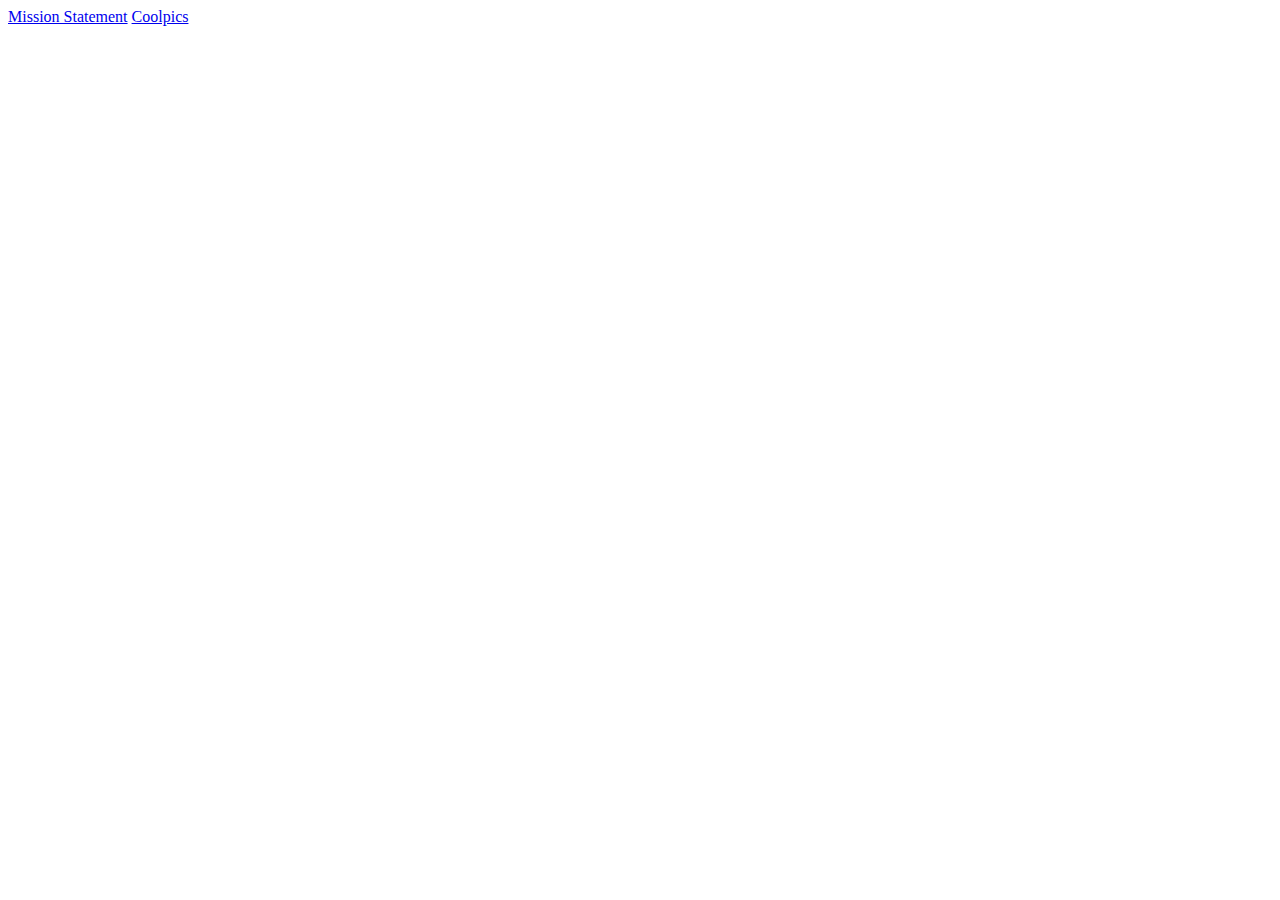
==== index.html @ 0e3eecd9 "cool pics assignment" ====
<!DOCTYPE html>
<html lang="en">
	<!-- https://cbriggs8706.github.io/wdd131/ -->
	<head>
		<meta charset="UTF-8" />
		<meta name="viewport" content="width=device-width, initial-scale=1.0" />
		<meta name="description" content="Portfolio for Cameron's WDD 131 Class" />
		<meta name="author" content="Cameron Briggs" />
		<title>Cameron Briggs: WDD 131 porfolio</title>
		<link rel="stylesheet" href="style.css" />
	</head>
	<body>
		<a href="mission/index.html">Mission Statement</a>
		<a href="coolpics/index.html">Coolpics</a>
	</body>
</html>
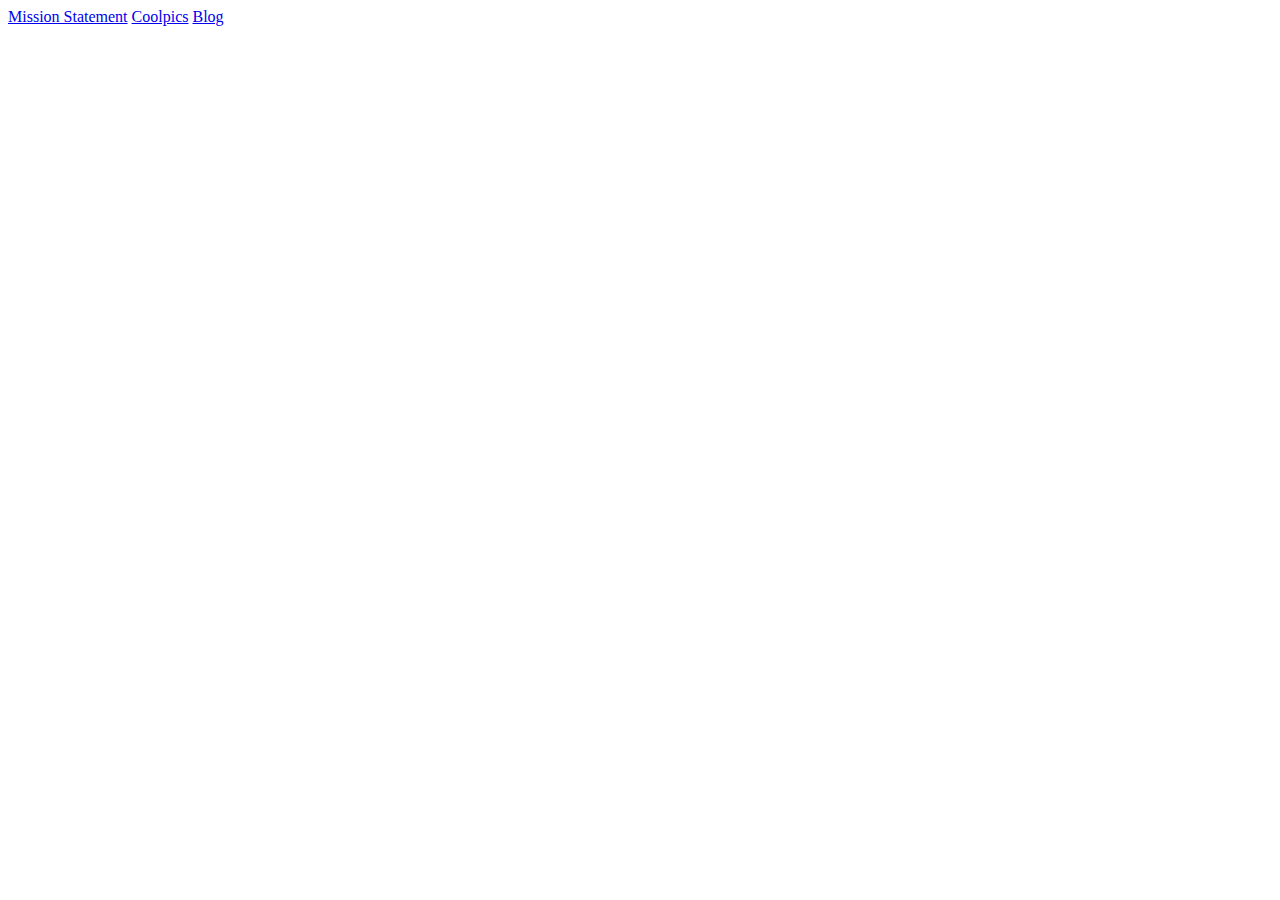
==== commit 599466f4: "blog" ====
--- a/index.html
+++ b/index.html
@@ -12,5 +12,6 @@
 	<body>
 		<a href="mission/index.html">Mission Statement</a>
 		<a href="coolpics/index.html">Coolpics</a>
+		<a href="blog/index.html">Blog</a>
 	</body>
 </html>
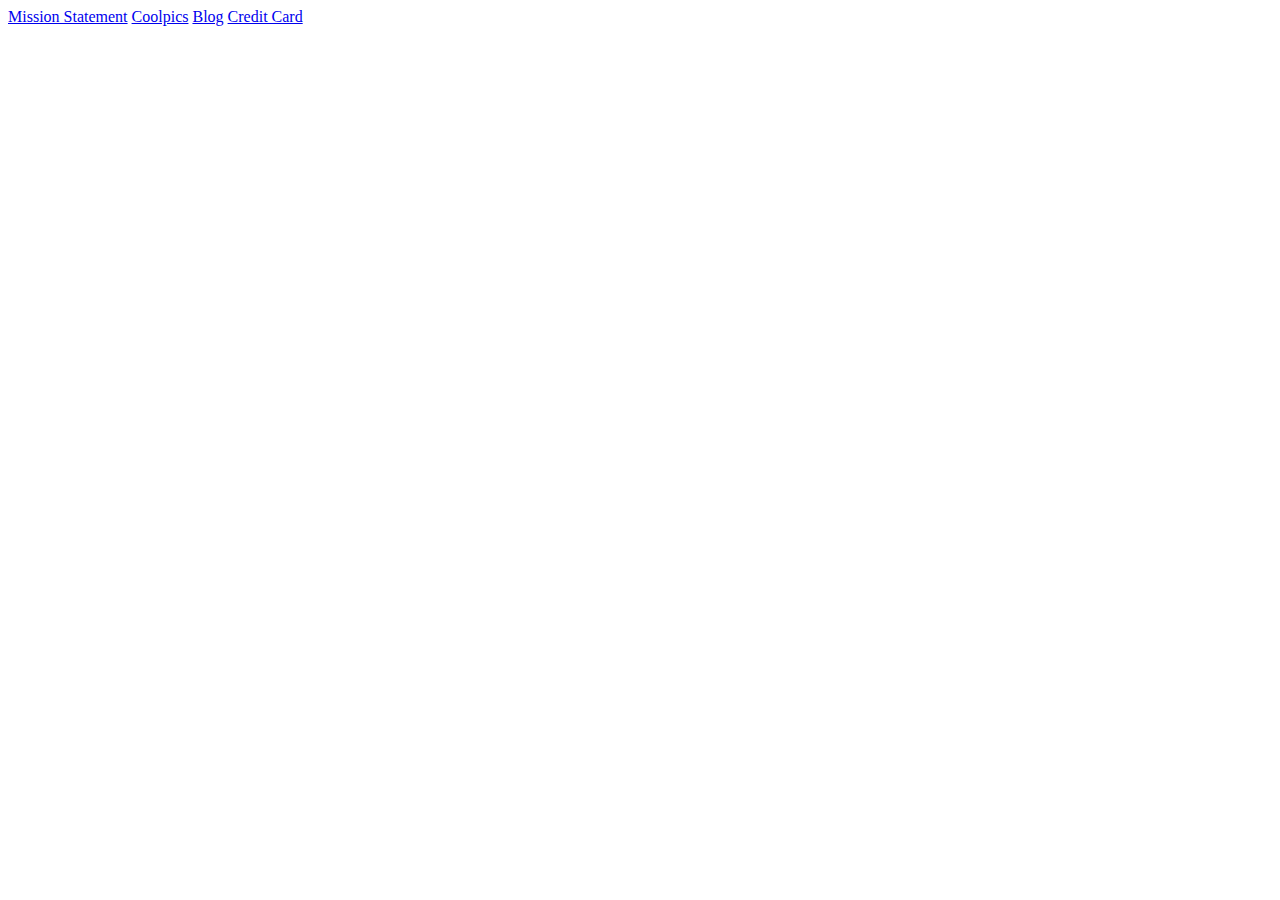
==== commit f45a8b8f: "credit card" ====
--- a/index.html
+++ b/index.html
@@ -13,5 +13,6 @@
 		<a href="mission/index.html">Mission Statement</a>
 		<a href="coolpics/index.html">Coolpics</a>
 		<a href="blog/index.html">Blog</a>
+		<a href="creditcard/index.html">Credit Card</a>
 	</body>
 </html>
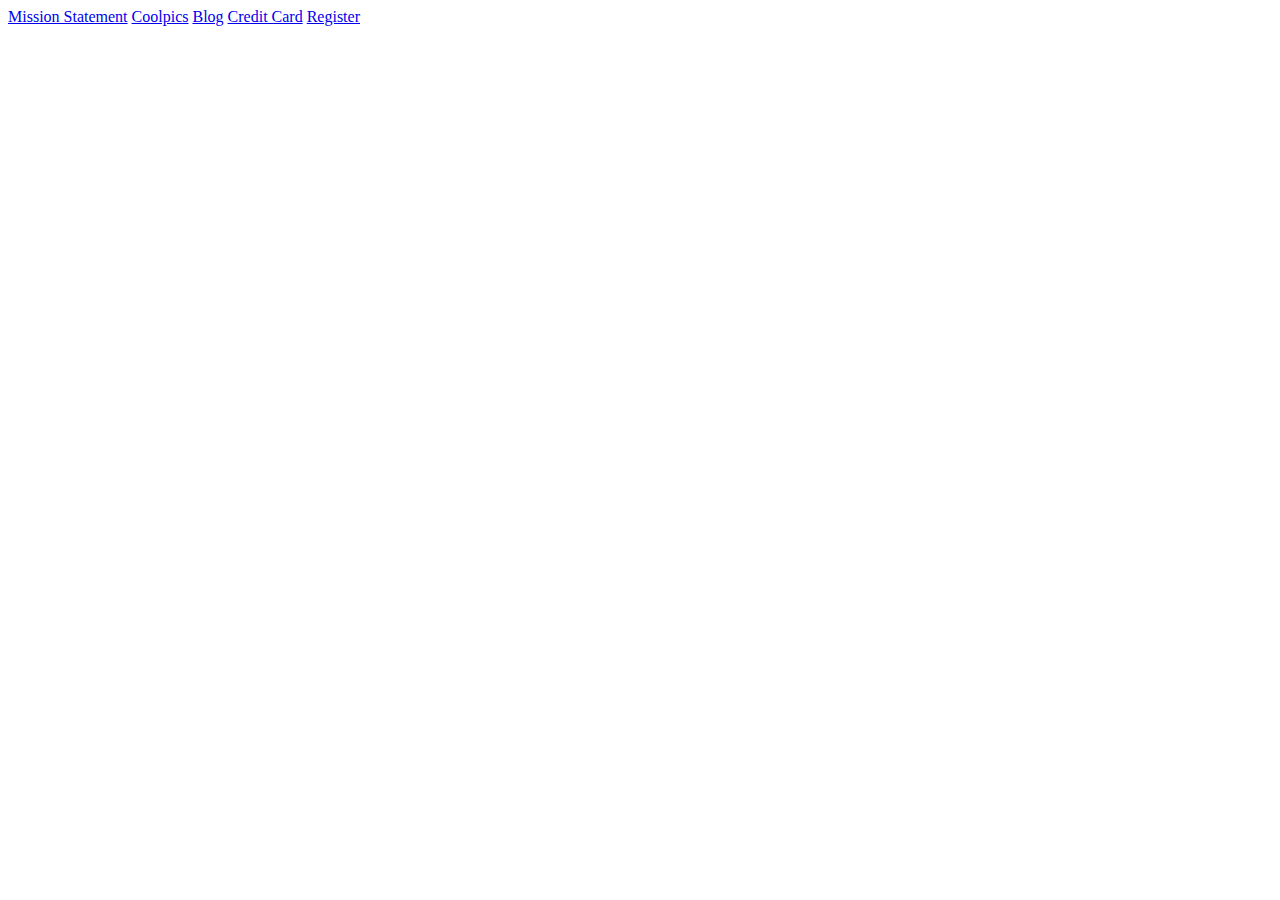
==== commit 7ee25ee1: "registration form" ====
--- a/index.html
+++ b/index.html
@@ -14,5 +14,6 @@
 		<a href="coolpics/index.html">Coolpics</a>
 		<a href="blog/index.html">Blog</a>
 		<a href="creditcard/index.html">Credit Card</a>
+		<a href="register/index.html">Register</a>
 	</body>
 </html>
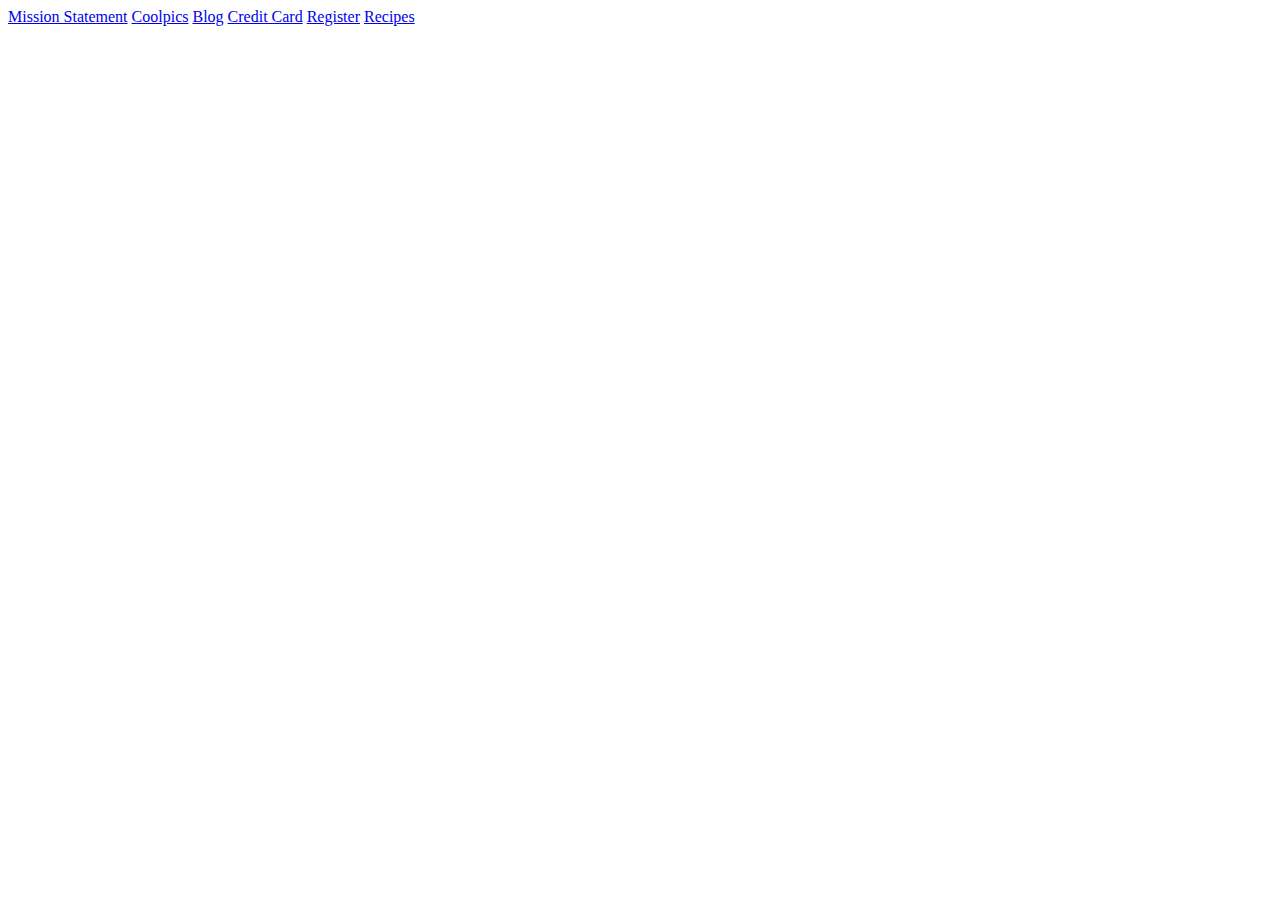
==== commit 8a4301c7: "recipebook" ====
--- a/index.html
+++ b/index.html
@@ -15,5 +15,6 @@
 		<a href="blog/index.html">Blog</a>
 		<a href="creditcard/index.html">Credit Card</a>
 		<a href="register/index.html">Register</a>
+		<a href="recipes/index.html">Recipes</a>
 	</body>
 </html>
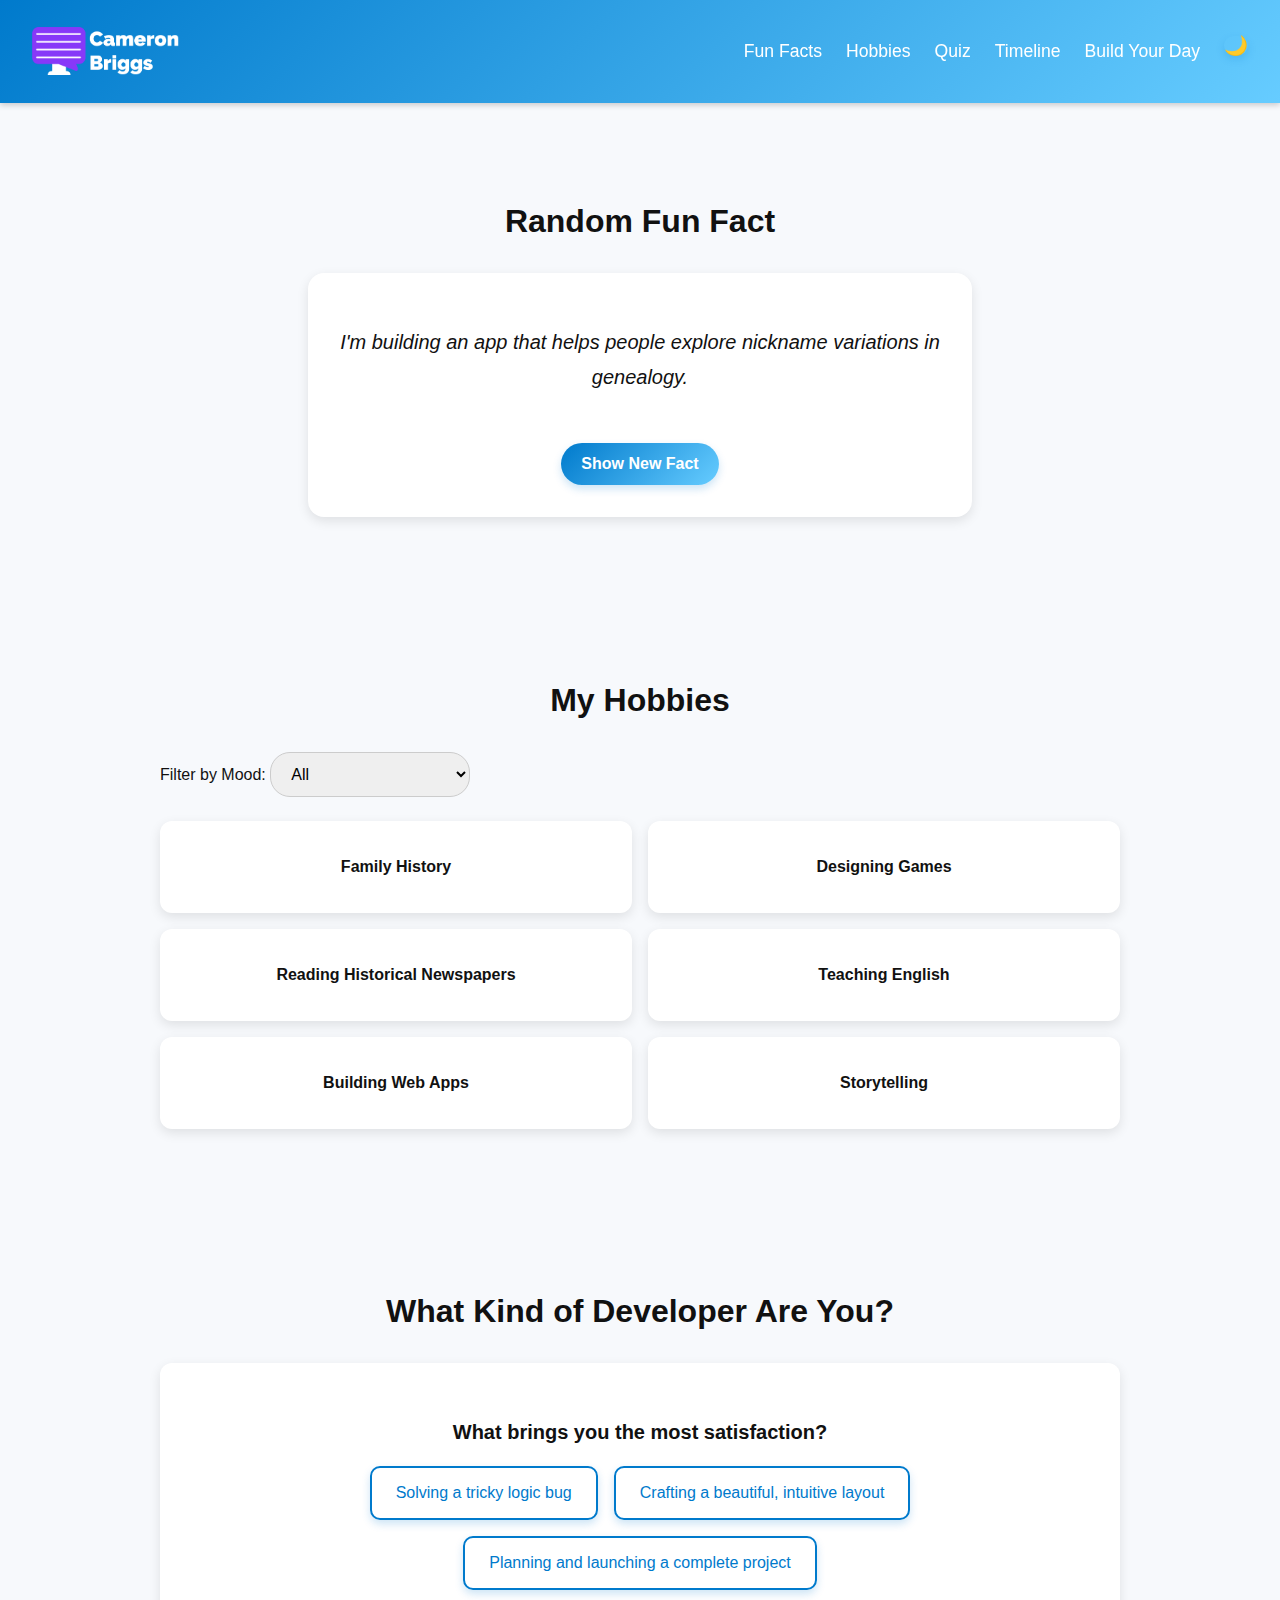
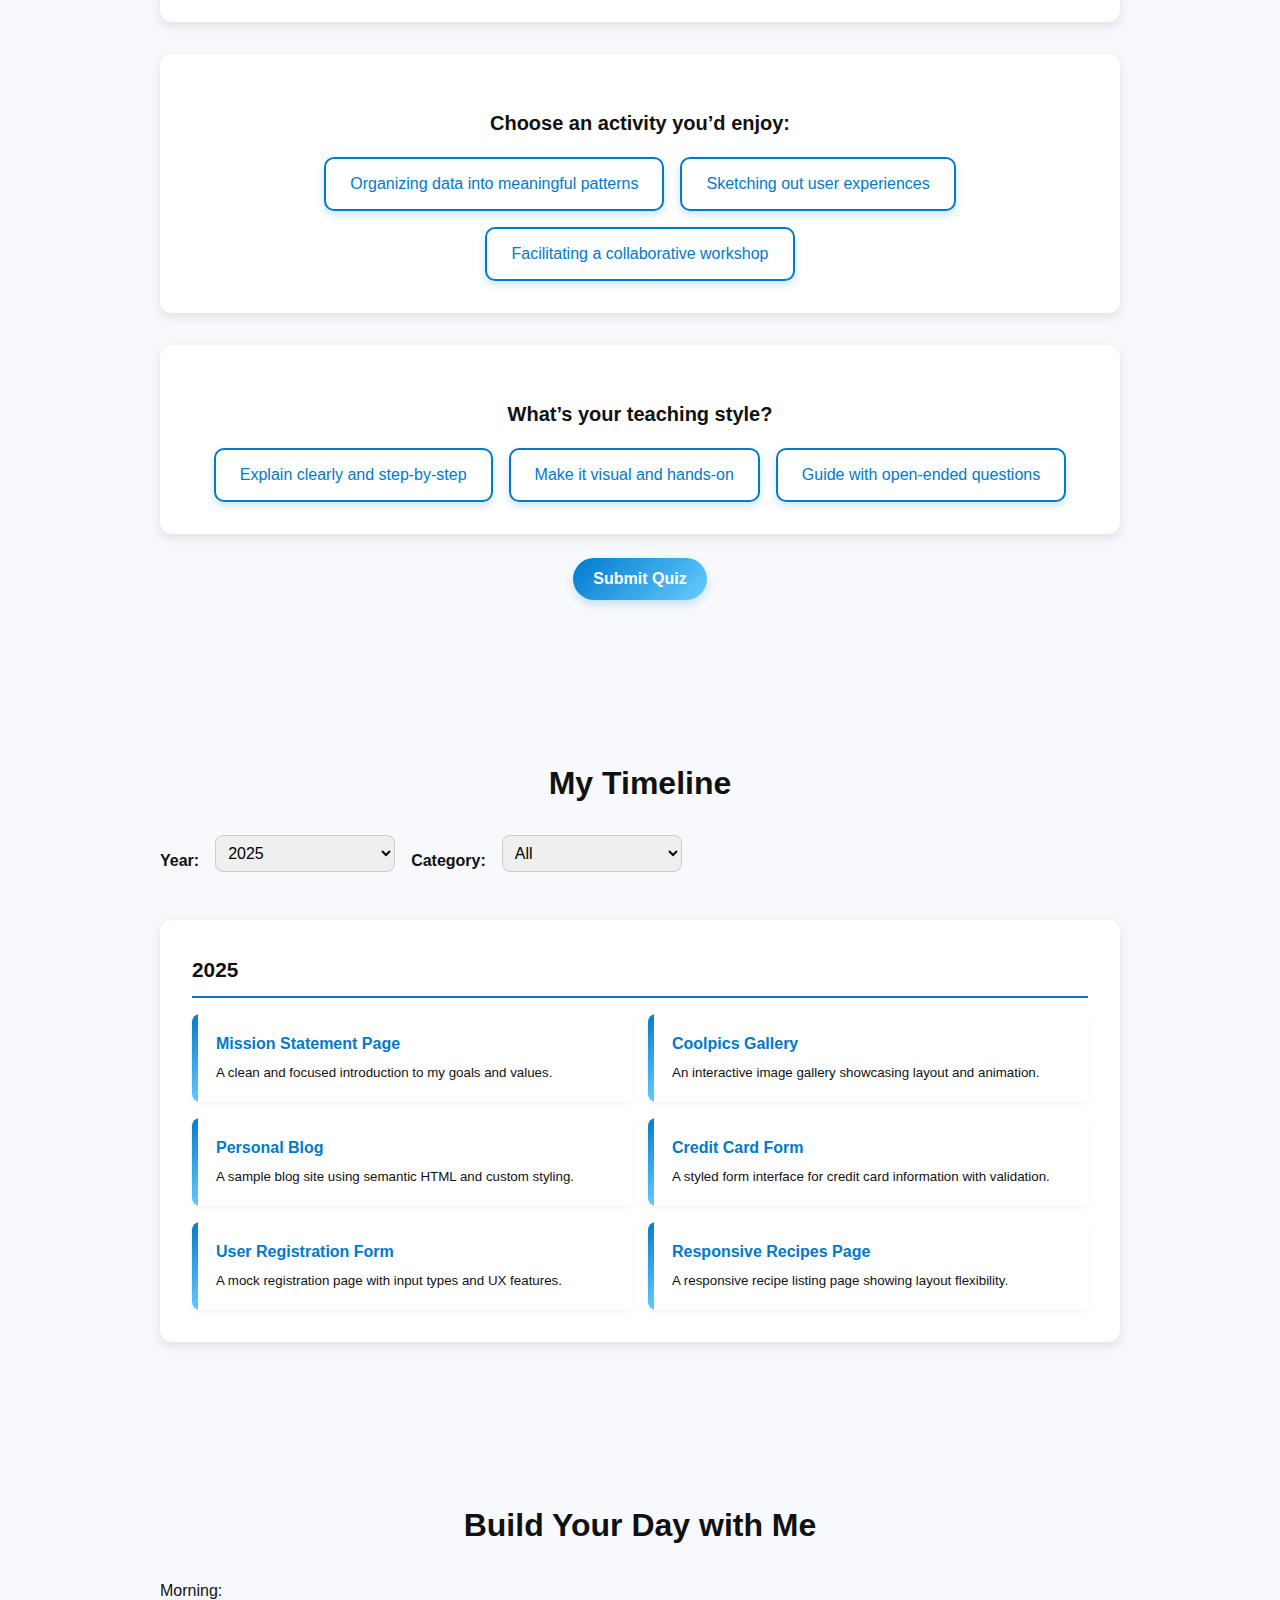
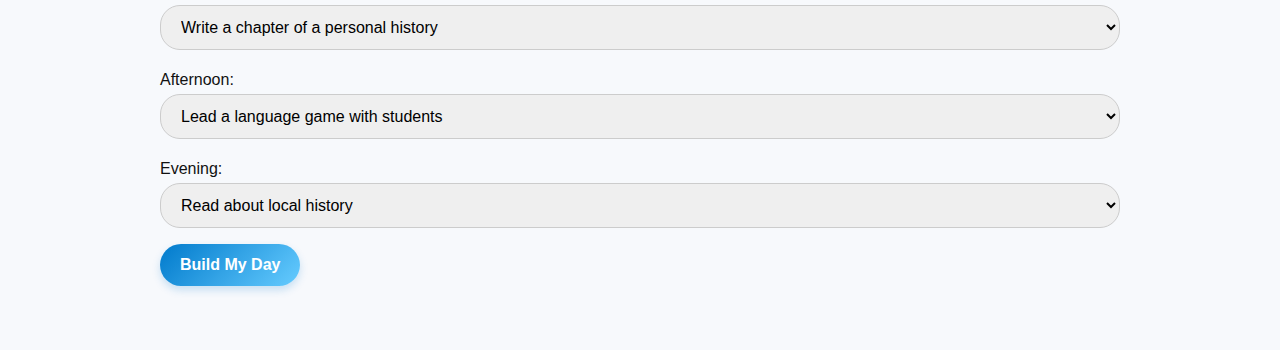
==== commit 89587f77: "site plan" ====
--- a/index.html
+++ b/index.html
@@ -1,20 +1,108 @@
+<!-- https://cbriggs8706.github.io/wdd131/  -->
+
 <!DOCTYPE html>
 <html lang="en">
-	<!-- https://cbriggs8706.github.io/wdd131/ -->
 	<head>
 		<meta charset="UTF-8" />
 		<meta name="viewport" content="width=device-width, initial-scale=1.0" />
-		<meta name="description" content="Portfolio for Cameron's WDD 131 Class" />
-		<meta name="author" content="Cameron Briggs" />
-		<title>Cameron Briggs: WDD 131 porfolio</title>
+		<title>About Me</title>
 		<link rel="stylesheet" href="style.css" />
 	</head>
 	<body>
-		<a href="mission/index.html">Mission Statement</a>
-		<a href="coolpics/index.html">Coolpics</a>
-		<a href="blog/index.html">Blog</a>
-		<a href="creditcard/index.html">Credit Card</a>
-		<a href="register/index.html">Register</a>
-		<a href="recipes/index.html">Recipes</a>
+		<header>
+			<nav class="navbar">
+				<div class="nav-brand"><img src="/images/cameronBriggsLogo.png" alt="logo"></div>
+				<button class="nav-toggle" aria-label="Toggle menu">&#9776;</button>
+				<ul class="nav-links">
+					<li><a href="#fun-facts">Fun Facts</a></li>
+					<li><a href="#hobbies">Hobbies</a></li>
+					<li><a href="#quiz">Quiz</a></li>
+					<li><a href="#timeline">Timeline</a></li>
+					<li><a href="#day-builder">Build Your Day</a></li>
+					<li>
+						<button id="theme-toggle" class="theme-toggle" aria-label="Toggle dark mode">
+							<span id="theme-icon">🌙</span>
+						</button>
+						
+					</li>
+				</ul>
+			</nav>
+		</header>
+
+		<section id="fun-facts">
+			<h2>Random Fun Fact</h2>
+			<div id="fact-card" class="fact-card">
+				<p id="fact-display"></p>
+				<button id="new-fact">Show New Fact</button>
+			</div>
+		</section>
+
+		<section id="hobbies">
+			<h2>My Hobbies</h2>
+			<label for="mood-filter">Filter by Mood:</label>
+			<select id="mood-filter">
+				<option value="all">All</option>
+				<option value="relaxing">Relaxing</option>
+				<option value="active">Active</option>
+				<option value="creative">Creative</option>
+			</select>
+			<ul id="hobby-list"></ul>
+		</section>
+
+		<section id="quiz">
+			<h2>What Kind of Developer Are You?</h2>
+			<div id="quiz-container"></div>
+			<div class="quiz-submit-wrapper">
+				<button id="submit-quiz">Submit Quiz</button>
+			</div>
+			<div id="quiz-result" class="quiz-result hidden"></div>
+		</section>
+	
+
+			<section id="timeline">
+				<h2>My Timeline</h2>
+			
+				<div class="timeline-filters">
+					<label for="year-filter">Year:</label>
+					<select id="year-filter"></select>
+			
+					<label for="category-filter">Category:</label>
+					<select id="category-filter">
+						<option value="all">All</option>
+						<option value="school">School</option>
+						<option value="work">Work</option>
+						<option value="personal">Personal</option>
+					</select>
+				</div>
+			
+				<div id="timeline-list" class="timeline-list"></div>
+			</section>
+			
+
+			
+		</section>
+
+		<section id="day-builder">
+			<h2>Build Your Day with Me</h2>
+		
+			<form id="day-form">
+				<label for="morning">Morning:</label>
+				<select id="morning" required></select>
+		
+				<label for="afternoon">Afternoon:</label>
+				<select id="afternoon" required></select>
+		
+				<label for="evening">Evening:</label>
+				<select id="evening" required></select>
+		
+				<button type="submit">Build My Day</button>
+			</form>
+		
+			<div id="day-summary" class="day-summary hidden"></div>
+		</section>
+		
+
+		<script type="module" src="js/main.js"></script>
+
 	</body>
 </html>
--- a/style.css
+++ b/style.css
@@ -0,0 +1,424 @@
+:root {
+	--bg: #f7f9fc;
+	--text: #111;
+	--accent: #007acc;
+	--gradient: linear-gradient(135deg, #007acc, #66ccff);
+	--card-bg: #ffffff;
+	--card-shadow: 0 4px 12px rgba(0, 0, 0, 0.1);
+}
+
+body {
+	font-family: 'Segoe UI', sans-serif;
+	margin: 0;
+	padding: 0;
+	background: var(--bg);
+	color: var(--text);
+	line-height: 1.75;
+	transition: background 0.3s, color 0.3s;
+}
+
+header {
+	background: var(--gradient);
+	color: white;
+	position: sticky;
+	top: 0;
+	z-index: 1000;
+	box-shadow: 0 2px 6px rgba(0, 0, 0, 0.2);
+}
+
+/* Nav */
+.navbar {
+	display: flex;
+	justify-content: space-between;
+	align-items: center;
+	padding: 1.25rem 2rem;
+}
+
+.nav-brand {
+	font-size: 2rem;
+	font-weight: bold;
+	letter-spacing: 1px;
+}
+
+.nav-brand img {
+	height: 48px;
+	max-height: 48px;
+	width: auto;
+	max-width: 200px; /* prevents really wide logos */
+	object-fit: contain;
+	display: block;
+}
+
+.nav-links {
+	display: flex;
+	gap: 1.5rem;
+	list-style: none;
+}
+
+.nav-links a,
+.theme-toggle {
+	color: white;
+	font-size: 1.1rem;
+	text-decoration: none;
+	font-weight: 500;
+	background: none;
+	border: none;
+	cursor: pointer;
+	transition: color 0.3s;
+}
+
+.nav-links a:hover,
+.theme-toggle:hover {
+	text-decoration: underline;
+	transform: scale(1.1);
+}
+
+.nav-toggle {
+	display: none;
+	font-size: 1.8rem;
+	background: none;
+	border: none;
+	color: white;
+}
+
+/* Theme Toggle Icon */
+.theme-toggle {
+	padding: 0;
+	margin: 0;
+	display: flex;
+	align-items: center;
+	font-size: 1.2rem;
+}
+
+#theme-icon {
+	line-height: 1;
+}
+
+/* Buttons */
+button,
+input[type='submit'],
+#submit-quiz {
+	background: var(--gradient);
+	color: white;
+	border: none;
+	padding: 12px 20px;
+	font-size: 1rem;
+	font-weight: 600;
+	border-radius: 30px;
+	cursor: pointer;
+	box-shadow: 0 4px 8px rgba(0, 122, 204, 0.2);
+	transition: background 0.3s, transform 0.2s ease;
+}
+
+button:hover,
+input[type='submit']:hover,
+#submit-quiz:hover {
+	transform: translateY(-2px);
+	opacity: 0.95;
+}
+
+/* Form Elements */
+input,
+select,
+textarea,
+#day-builder select {
+	font-size: 1rem;
+	padding: 12px 16px;
+	border-radius: 20px;
+	border: 1px solid #ccc;
+	width: 100%;
+	box-sizing: border-box;
+	margin-bottom: 1rem;
+	transition: border-color 0.2s, box-shadow 0.2s;
+}
+
+input:focus,
+select:focus,
+textarea:focus {
+	border-color: #66ccff;
+	box-shadow: 0 0 0 3px rgba(102, 204, 255, 0.2);
+	outline: none;
+}
+
+/* Sections */
+section {
+	padding: 4rem 1.5rem;
+	max-width: 960px;
+	margin: auto;
+}
+
+section h2 {
+	font-size: 2rem;
+	margin-bottom: 1.5rem;
+	text-align: center;
+}
+
+/* Card Styles */
+.fact-card,
+.quiz-card,
+.timeline-year-card,
+#hobby-list li,
+ul#hobby-list li,
+ul#timeline-list li {
+	background: var(--card-bg);
+	padding: 2rem;
+	border-radius: 12px;
+	box-shadow: var(--card-shadow);
+	transition: transform 0.3s ease;
+}
+
+.fact-card {
+	background: var(--card-bg);
+	padding: 2rem;
+	border-radius: 16px;
+	box-shadow: var(--card-shadow);
+	max-width: 600px;
+	margin: auto;
+	text-align: center;
+	display: flex;
+	flex-direction: column;
+	align-items: center;
+	gap: 1.5rem;
+}
+
+.fact-card:hover,
+#hobby-list li:hover,
+ul#hobby-list li:hover,
+ul#timeline-list li:hover {
+	transform: translateY(-4px);
+}
+
+#fact-display {
+	font-size: 1.25rem;
+	margin-bottom: 1.5rem;
+	font-style: italic;
+}
+
+/* Hobbies */
+#mood-filter {
+	display: inline-block;
+	max-width: 200px;
+	margin-bottom: 1.5rem;
+}
+
+#hobby-list {
+	list-style: none;
+	display: flex;
+	flex-wrap: wrap;
+	gap: 1rem;
+	padding: 0;
+	margin: 0;
+	justify-content: center;
+}
+
+#hobby-list li {
+	flex: 1 1 calc(33.333% - 1rem);
+	text-align: center;
+	font-weight: bold;
+}
+
+/* Quiz */
+#quiz-container {
+	display: flex;
+	flex-direction: column;
+	gap: 2rem;
+}
+
+.quiz-card h3 {
+	font-size: 1.25rem;
+	margin-bottom: 1rem;
+	text-align: center;
+}
+
+.quiz-options {
+	display: flex;
+	flex-wrap: wrap;
+	justify-content: center;
+	gap: 1rem;
+}
+
+.quiz-option-btn {
+	background: transparent;
+	border: 2px solid var(--accent);
+	border-radius: 10px;
+	padding: 1rem 1.5rem;
+	font-size: 1rem;
+	font-weight: 500;
+	cursor: pointer;
+	transition: background 0.3s, color 0.3s, transform 0.2s;
+	color: var(--accent);
+	min-width: 150px;
+	text-align: center;
+}
+
+.quiz-option-btn.selected {
+	background: var(--gradient);
+	color: white;
+	font-weight: bold;
+	box-shadow: 0 4px 10px rgba(0, 122, 204, 0.25);
+}
+
+.quiz-submit-wrapper {
+	text-align: center;
+	margin-top: 1.5rem;
+}
+
+.quiz-result {
+	margin-top: 2rem;
+	background: var(--gradient);
+	color: white;
+	padding: 2rem;
+	border-radius: 16px;
+	text-align: center;
+	font-size: 1.3rem;
+	font-weight: bold;
+	box-shadow: 0 4px 12px rgba(0, 122, 204, 0.25);
+	max-width: 600px;
+	margin-left: auto;
+	margin-right: auto;
+}
+
+.hidden {
+	display: none;
+}
+
+/* Timeline */
+.timeline-filters {
+	display: flex;
+	gap: 1rem;
+	align-items: center;
+	flex-wrap: wrap;
+	margin-bottom: 2rem;
+}
+
+.timeline-filters label {
+	font-weight: bold;
+}
+
+.timeline-filters select {
+	max-width: 180px;
+	padding: 0.5rem;
+	border-radius: 8px;
+	font-size: 1rem;
+}
+
+#timeline-list {
+	display: flex;
+	flex-direction: column;
+	gap: 2rem;
+}
+
+.timeline-year-card h3 {
+	margin-top: 0;
+	font-size: 1.3rem;
+	margin-bottom: 1rem;
+	border-bottom: 2px solid var(--accent);
+	padding-bottom: 0.5rem;
+}
+
+.timeline-events {
+	display: flex;
+	flex-wrap: wrap;
+	gap: 1rem;
+}
+
+.timeline-event {
+	position: relative;
+	padding: 1rem 1rem 1rem 1.5rem;
+	background: var(--card-bg);
+	border-radius: 8px;
+	box-shadow: 0 2px 5px rgba(0, 0, 0, 0.05);
+	min-width: 200px;
+	flex: 1 1 calc(33.333% - 1rem);
+	overflow: hidden;
+}
+
+.timeline-event::before {
+	content: '';
+	position: absolute;
+	left: 0;
+	top: 0;
+	width: 6px;
+	height: 100%;
+	background: var(--gradient);
+	border-radius: 8px 0 0 8px;
+}
+
+.timeline-event a {
+	color: var(--accent);
+	font-weight: bold;
+	text-decoration: none;
+}
+
+.timeline-event a:hover {
+	text-decoration: underline;
+}
+
+/* Build Your Day */
+.day-summary {
+	margin-top: 2rem;
+	background: var(--gradient);
+	color: white;
+	padding: 2rem;
+	border-radius: 16px;
+	text-align: center;
+	font-size: 1.2rem;
+	font-weight: bold;
+	box-shadow: 0 4px 12px rgba(0, 122, 204, 0.25);
+	max-width: 600px;
+	margin-left: auto;
+	margin-right: auto;
+}
+
+.hidden {
+	display: none;
+}
+
+/* Responsive */
+@media (max-width: 768px) {
+	.nav-links {
+		display: none;
+		flex-direction: column;
+		background: var(--gradient);
+		position: absolute;
+		top: 64px;
+		right: 0;
+		width: 200px;
+		padding: 1rem;
+		border-radius: 0 0 0 10px;
+	}
+	.nav-links.show {
+		display: flex;
+	}
+	.nav-toggle {
+		display: block;
+	}
+	#hobby-list li,
+	.timeline-event {
+		flex: 1 1 100%;
+	}
+}
+
+/* Dark Mode */
+body.dark-mode {
+	--bg: #111;
+	--text: #eee;
+	--card-bg: #1e1e1e;
+}
+
+.dark-mode header {
+	background: linear-gradient(135deg, #222, #444);
+}
+
+.dark-mode .nav-links a,
+.dark-mode .theme-toggle {
+	color: #fff;
+}
+
+.dark-mode input,
+.dark-mode select,
+.dark-mode textarea {
+	background-color: #222;
+	color: #fff;
+	border-color: #444;
+}
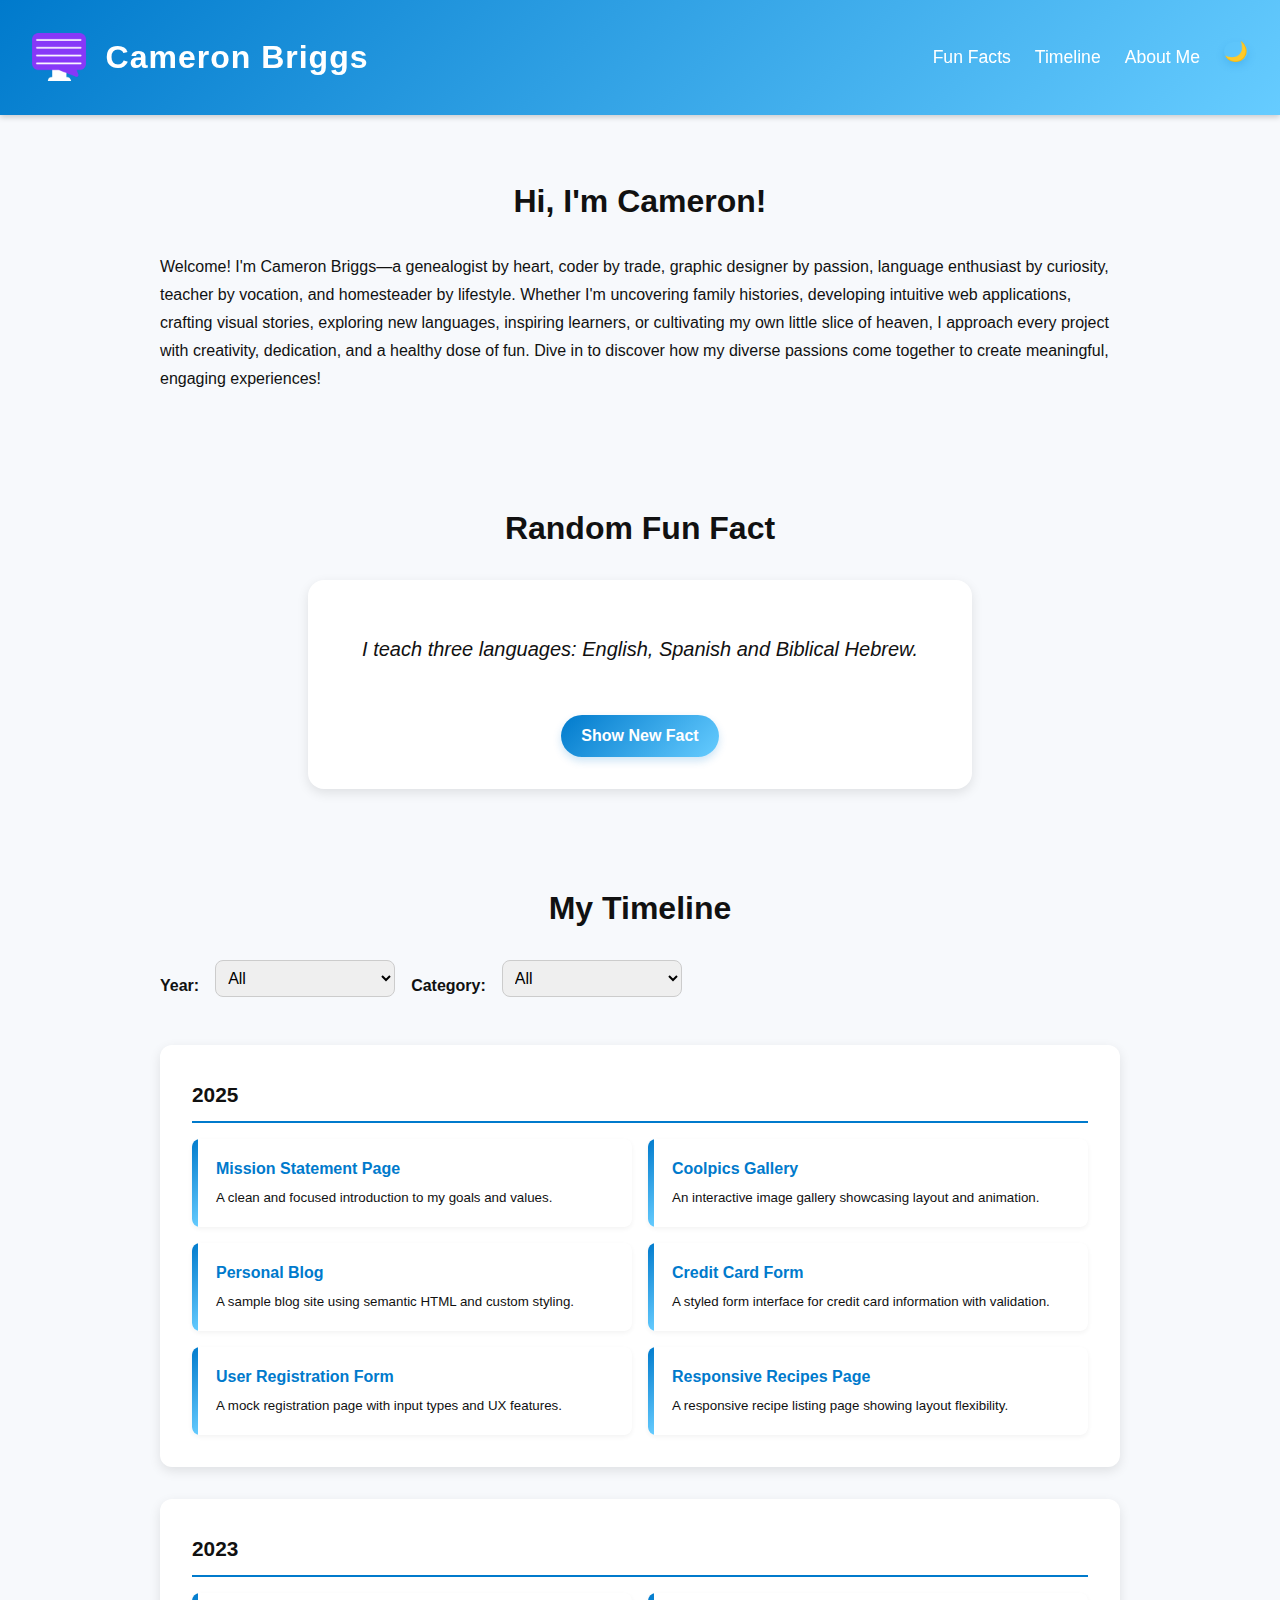
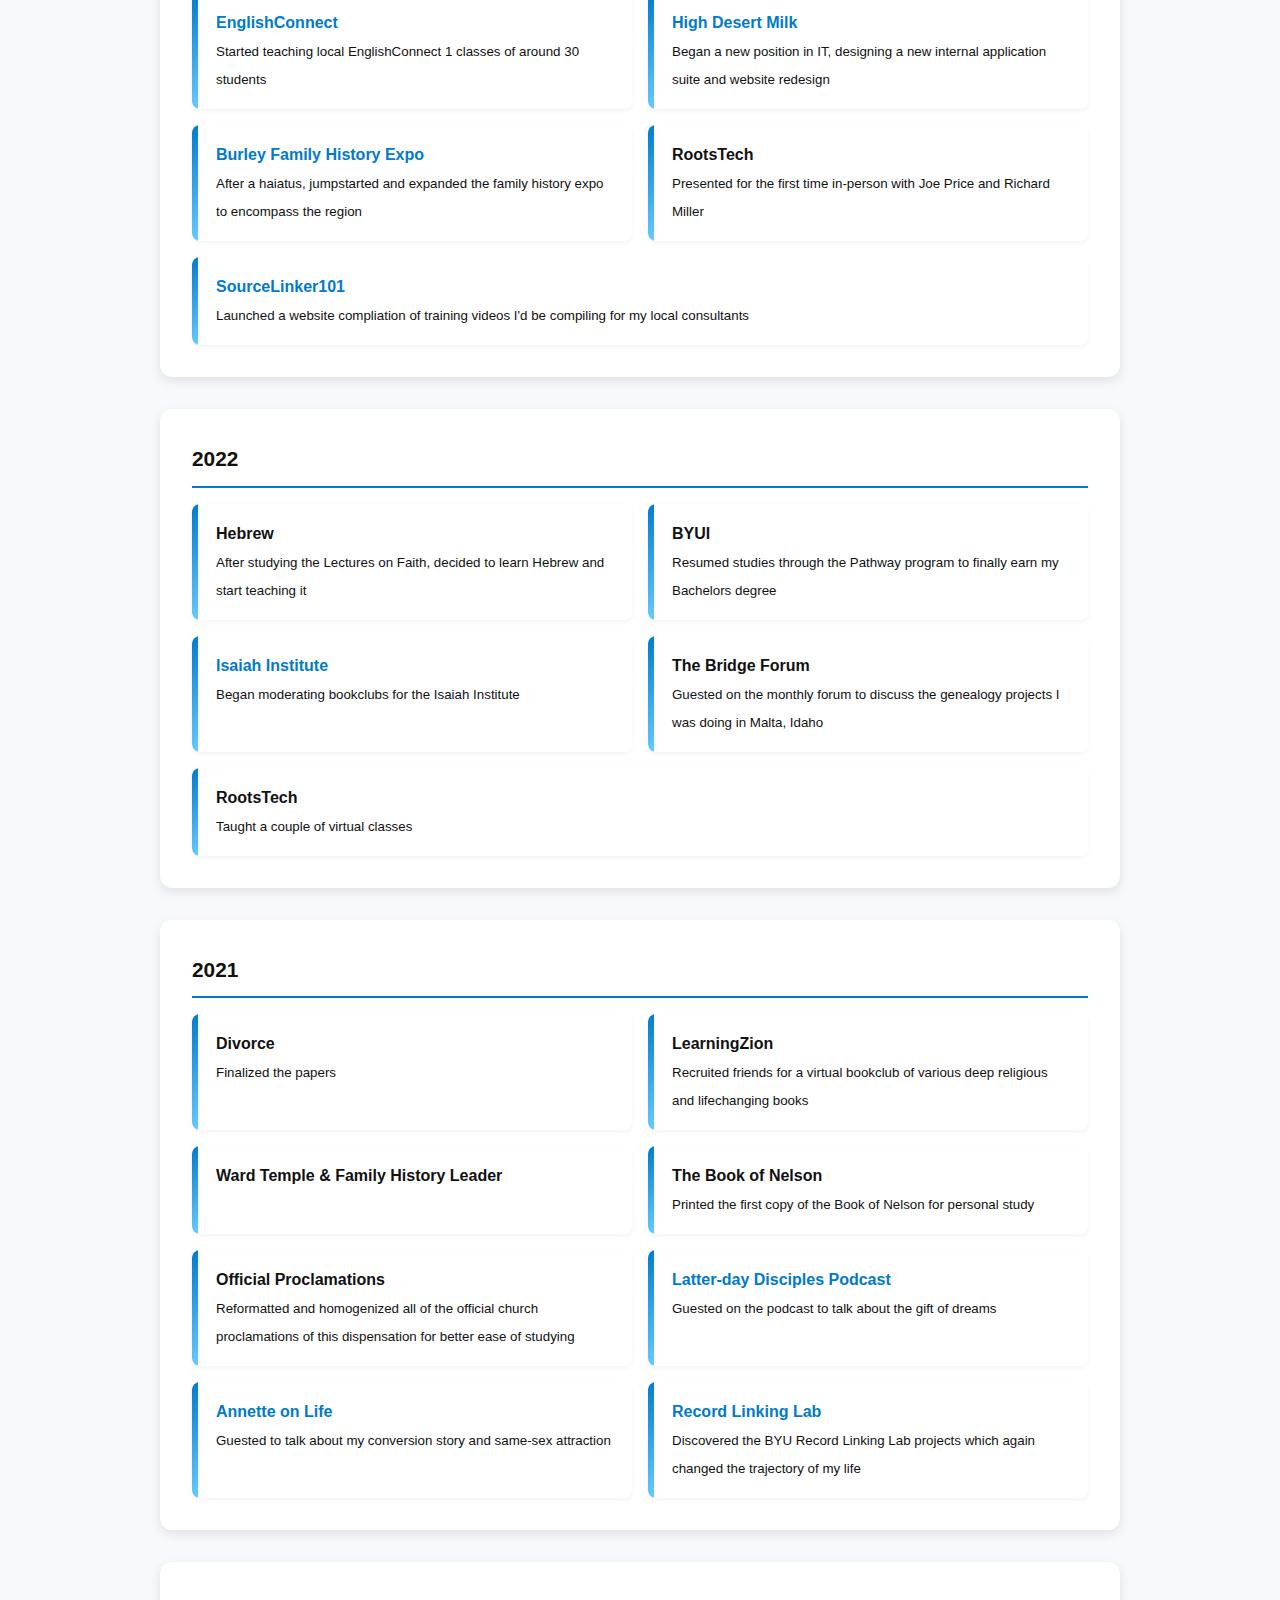
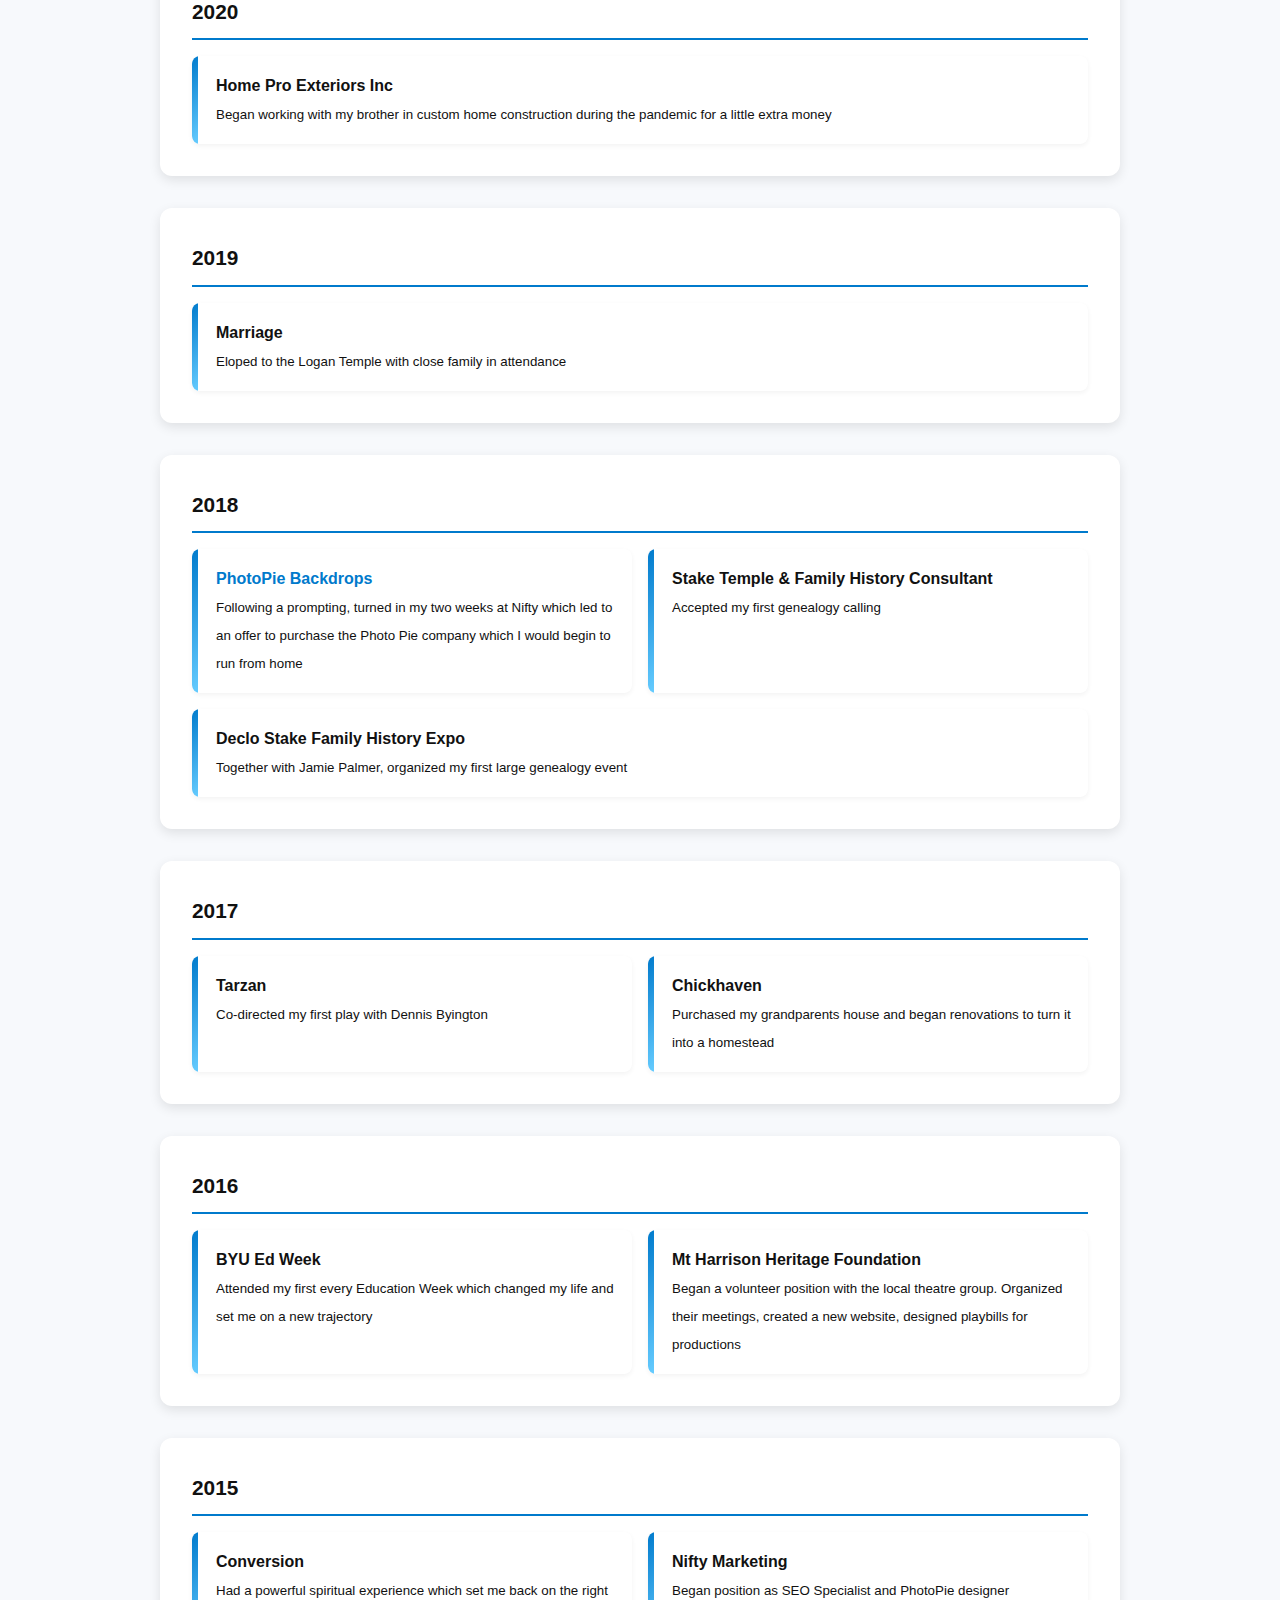
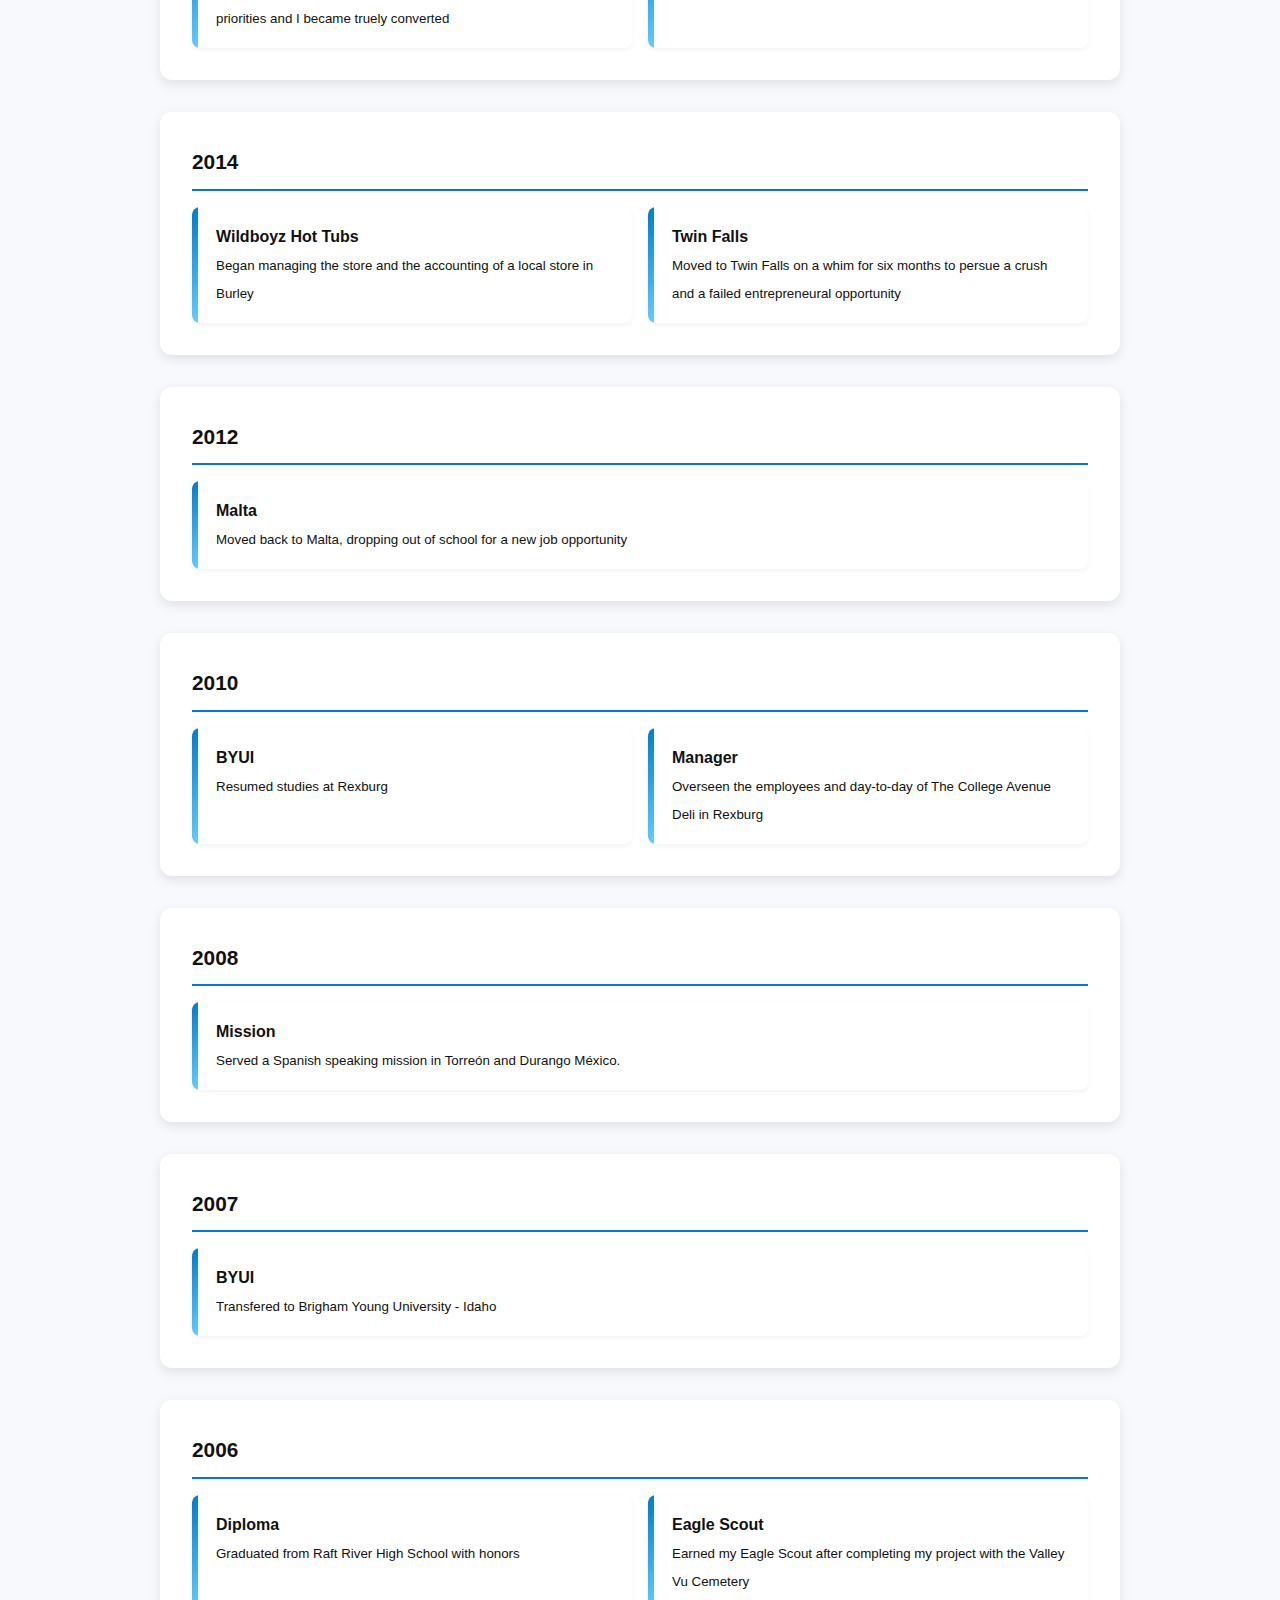
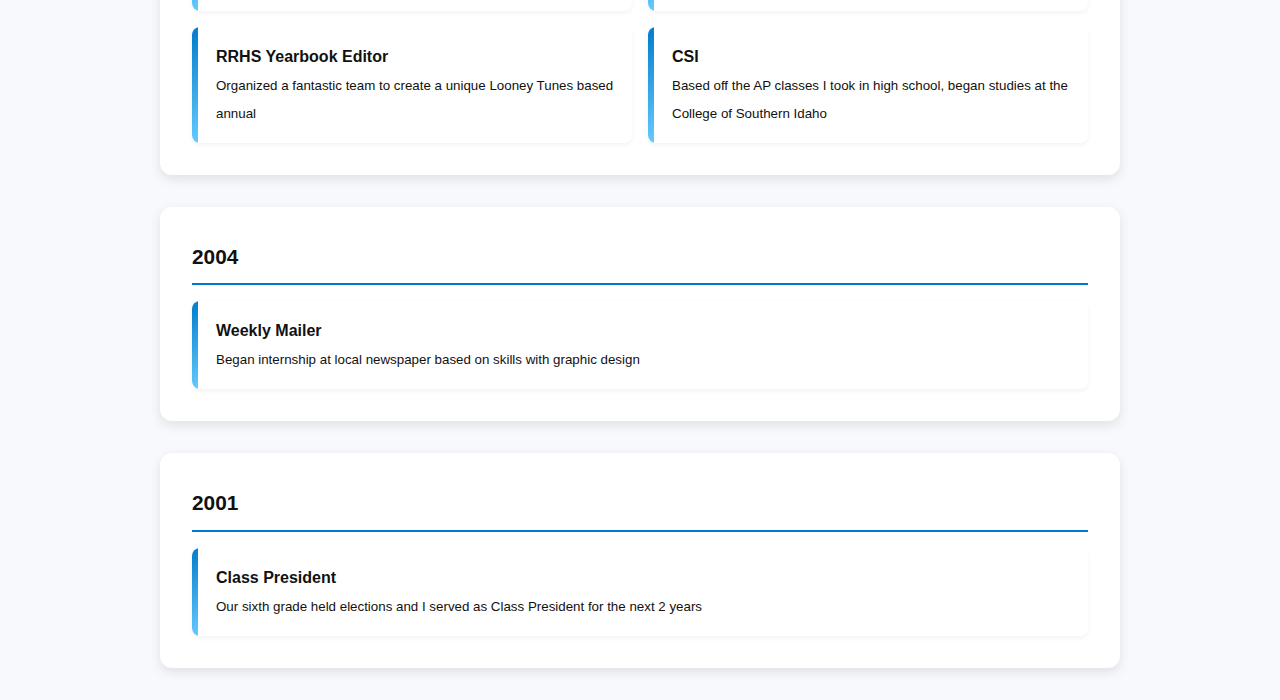
==== commit 3a8b2bc7: "separate pages" ====
--- a/index.html
+++ b/index.html
@@ -1,34 +1,49 @@
-<!-- https://cbriggs8706.github.io/wdd131/  -->
-
 <!DOCTYPE html>
 <html lang="en">
 	<head>
 		<meta charset="UTF-8" />
 		<meta name="viewport" content="width=device-width, initial-scale=1.0" />
-		<title>About Me</title>
+		<title>Home - Cameron Briggs</title>
 		<link rel="stylesheet" href="style.css" />
 	</head>
 	<body>
 		<header>
 			<nav class="navbar">
-				<div class="nav-brand"><img src="/images/cameronBriggsLogo.png" alt="logo"></div>
+				<a href="index.html" class="nav-brand">
+					<img src="/images/cameronBriggsLogo.png" alt="logo" />
+					<h1>Cameron Briggs</h1>
+				</a>
 				<button class="nav-toggle" aria-label="Toggle menu">&#9776;</button>
 				<ul class="nav-links">
 					<li><a href="#fun-facts">Fun Facts</a></li>
-					<li><a href="#hobbies">Hobbies</a></li>
-					<li><a href="#quiz">Quiz</a></li>
 					<li><a href="#timeline">Timeline</a></li>
-					<li><a href="#day-builder">Build Your Day</a></li>
+					<li><a href="about.html">About Me</a></li>
 					<li>
-						<button id="theme-toggle" class="theme-toggle" aria-label="Toggle dark mode">
+						<button
+							id="theme-toggle"
+							class="theme-toggle"
+							aria-label="Toggle dark mode"
+						>
 							<span id="theme-icon">🌙</span>
 						</button>
-						
 					</li>
 				</ul>
 			</nav>
 		</header>
-
+		<section id="intro">
+			<h2>Hi, I'm Cameron!</h2>
+			<p>
+				Welcome! I'm Cameron Briggs—a genealogist by heart, coder by trade,
+				graphic designer by passion, language enthusiast by curiosity, teacher
+				by vocation, and homesteader by lifestyle. Whether I'm uncovering family
+				histories, developing intuitive web applications, crafting visual
+				stories, exploring new languages, inspiring learners, or cultivating my
+				own little slice of heaven, I approach every project with creativity,
+				dedication, and a healthy dose of fun. Dive in to discover how my
+				diverse passions come together to create meaningful, engaging
+				experiences!
+			</p>
+		</section>
 		<section id="fun-facts">
 			<h2>Random Fun Fact</h2>
 			<div id="fact-card" class="fact-card">
@@ -37,72 +52,30 @@
 			</div>
 		</section>
 
-		<section id="hobbies">
-			<h2>My Hobbies</h2>
-			<label for="mood-filter">Filter by Mood:</label>
-			<select id="mood-filter">
-				<option value="all">All</option>
-				<option value="relaxing">Relaxing</option>
-				<option value="active">Active</option>
-				<option value="creative">Creative</option>
-			</select>
-			<ul id="hobby-list"></ul>
+		<section id="timeline">
+			<h2>My Timeline</h2>
+			<div class="timeline-filters">
+				<label for="year-filter">Year:</label>
+				<select id="year-filter"></select>
+
+				<label for="category-filter">Category:</label>
+				<select id="category-filter">
+					<option value="all">All</option>
+					<option value="school">School</option>
+					<option value="work">Work</option>
+					<option value="personal">Personal</option>
+					<option value="religion">Religion</option>
+				</select>
+			</div>
+			<div id="timeline-list" class="timeline-list"></div>
 		</section>
 
-		<section id="quiz">
-			<h2>What Kind of Developer Are You?</h2>
-			<div id="quiz-container"></div>
-			<div class="quiz-submit-wrapper">
-				<button id="submit-quiz">Submit Quiz</button>
-			</div>
-			<div id="quiz-result" class="quiz-result hidden"></div>
-		</section>
-	
-
-			<section id="timeline">
-				<h2>My Timeline</h2>
-			
-				<div class="timeline-filters">
-					<label for="year-filter">Year:</label>
-					<select id="year-filter"></select>
-			
-					<label for="category-filter">Category:</label>
-					<select id="category-filter">
-						<option value="all">All</option>
-						<option value="school">School</option>
-						<option value="work">Work</option>
-						<option value="personal">Personal</option>
-					</select>
-				</div>
-			
-				<div id="timeline-list" class="timeline-list"></div>
-			</section>
-			
-
-			
-		</section>
-
-		<section id="day-builder">
-			<h2>Build Your Day with Me</h2>
-		
-			<form id="day-form">
-				<label for="morning">Morning:</label>
-				<select id="morning" required></select>
-		
-				<label for="afternoon">Afternoon:</label>
-				<select id="afternoon" required></select>
-		
-				<label for="evening">Evening:</label>
-				<select id="evening" required></select>
-		
-				<button type="submit">Build My Day</button>
-			</form>
-		
-			<div id="day-summary" class="day-summary hidden"></div>
-		</section>
-		
-
-		<script type="module" src="js/main.js"></script>
-
+		<script type="module">
+			import { renderFunFact, renderTimeline } from './js/main.js'
+			document.addEventListener('DOMContentLoaded', () => {
+				renderFunFact()
+				renderTimeline()
+			})
+		</script>
 	</body>
 </html>
--- a/style.css
+++ b/style.css
@@ -35,16 +35,23 @@
 }
 
 .nav-brand {
-	font-size: 2rem;
+	font-size: 1rem;
 	font-weight: bold;
 	letter-spacing: 1px;
+	display: flex;
+	flex-direction: row;
+	align-items: center;
+	gap: 20px;
+	line-height: 2em;
+	text-decoration: none;
+	color: inherit;
 }
 
 .nav-brand img {
 	height: 48px;
 	max-height: 48px;
 	width: auto;
-	max-width: 200px; /* prevents really wide logos */
+	max-width: 200px;
 	object-fit: contain;
 	display: block;
 }
@@ -142,7 +149,7 @@
 
 /* Sections */
 section {
-	padding: 4rem 1.5rem;
+	padding: 2rem 1.5rem;
 	max-width: 960px;
 	margin: auto;
 }
@@ -212,7 +219,7 @@
 }
 
 #hobby-list li {
-	flex: 1 1 calc(33.333% - 1rem);
+	flex: 1 1 calc(18% - 1rem);
 	text-align: center;
 	font-weight: bold;
 }
@@ -352,22 +359,6 @@
 
 .timeline-event a:hover {
 	text-decoration: underline;
-}
-
-/* Build Your Day */
-.day-summary {
-	margin-top: 2rem;
-	background: var(--gradient);
-	color: white;
-	padding: 2rem;
-	border-radius: 16px;
-	text-align: center;
-	font-size: 1.2rem;
-	font-weight: bold;
-	box-shadow: 0 4px 12px rgba(0, 122, 204, 0.25);
-	max-width: 600px;
-	margin-left: auto;
-	margin-right: auto;
 }
 
 .hidden {
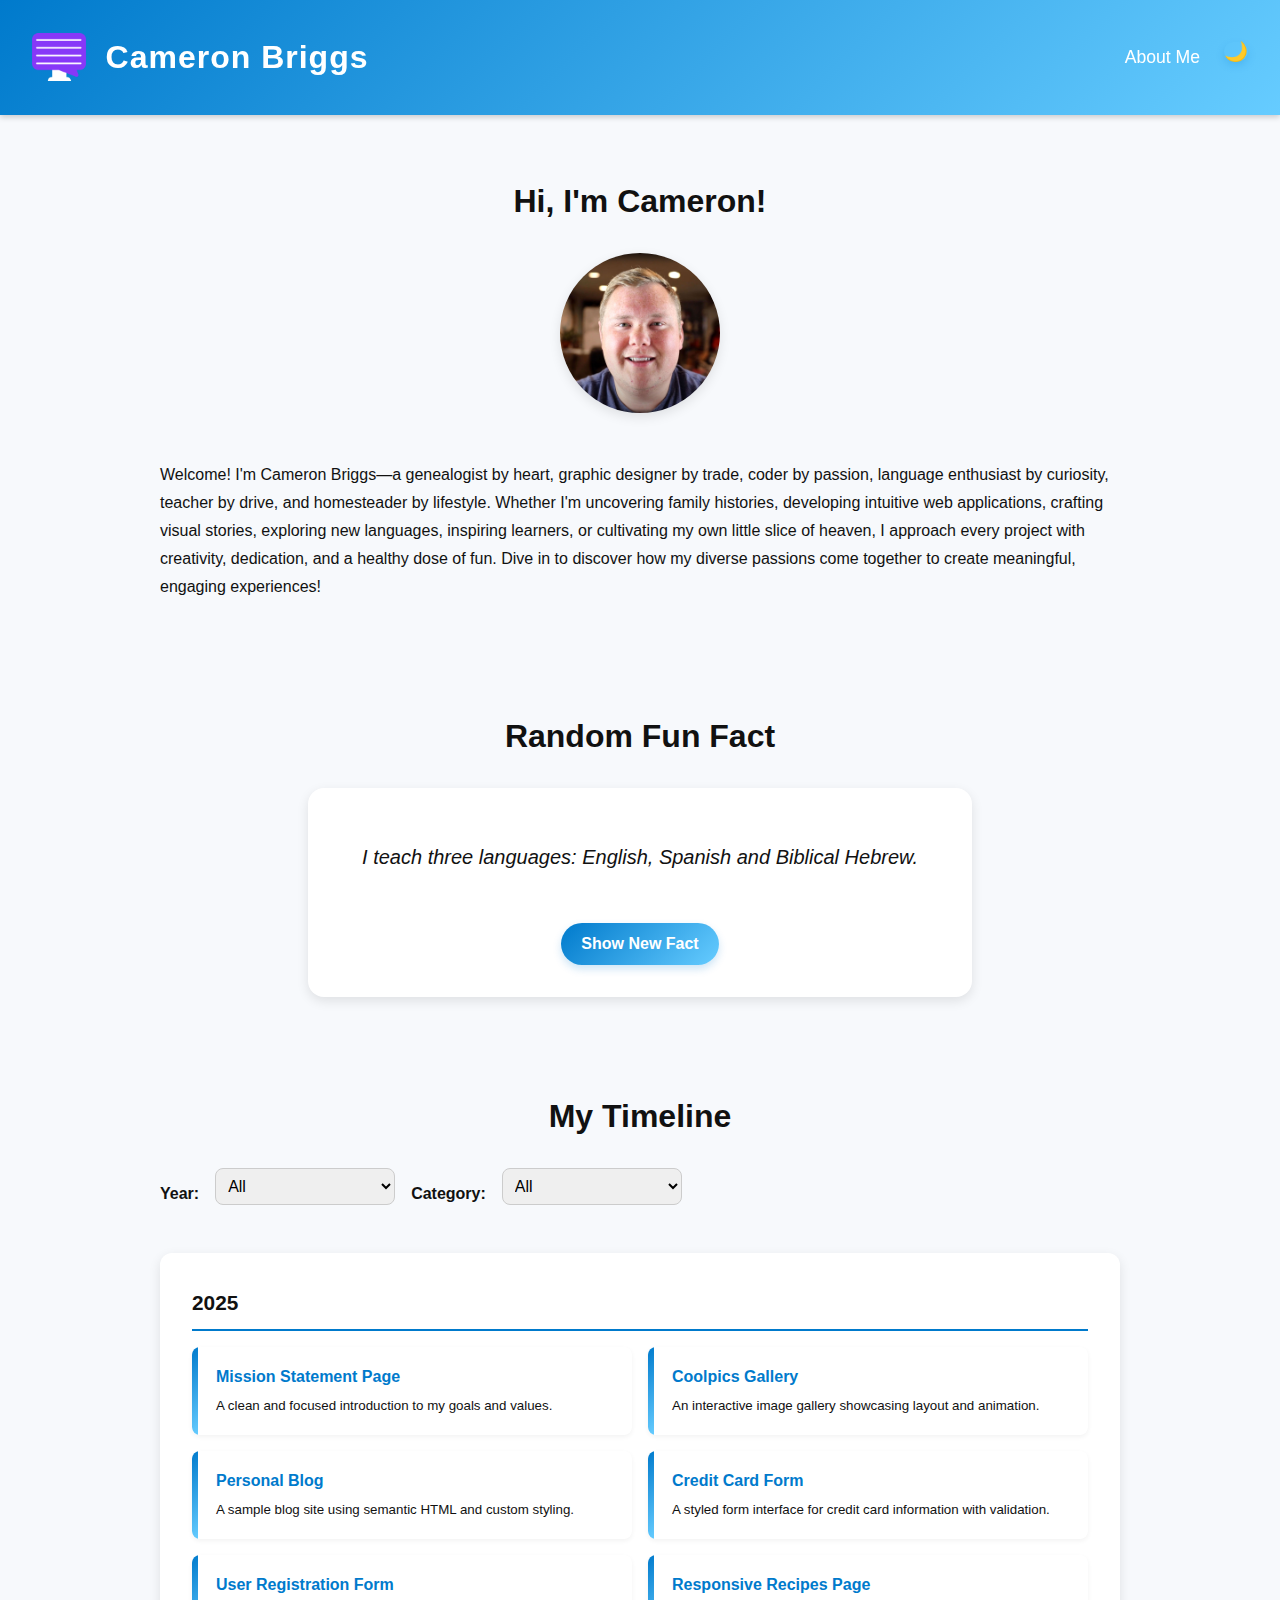
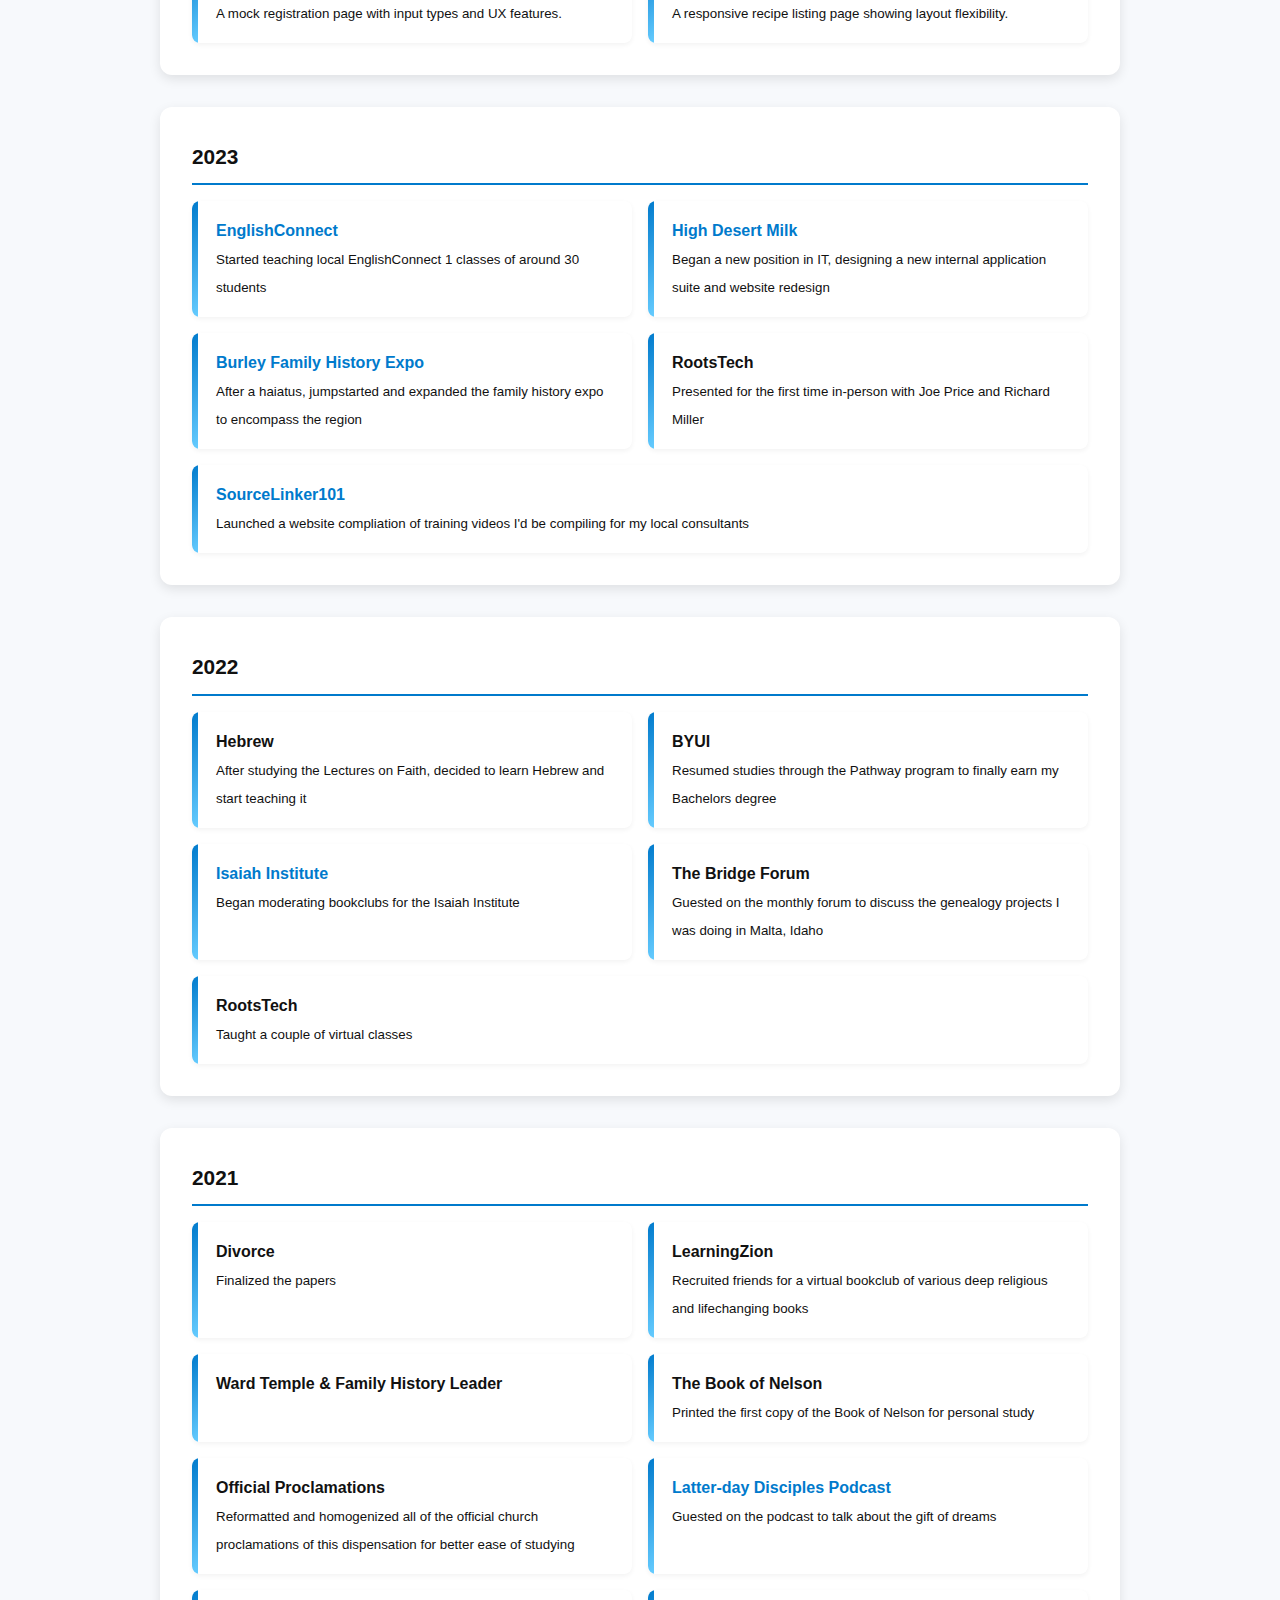
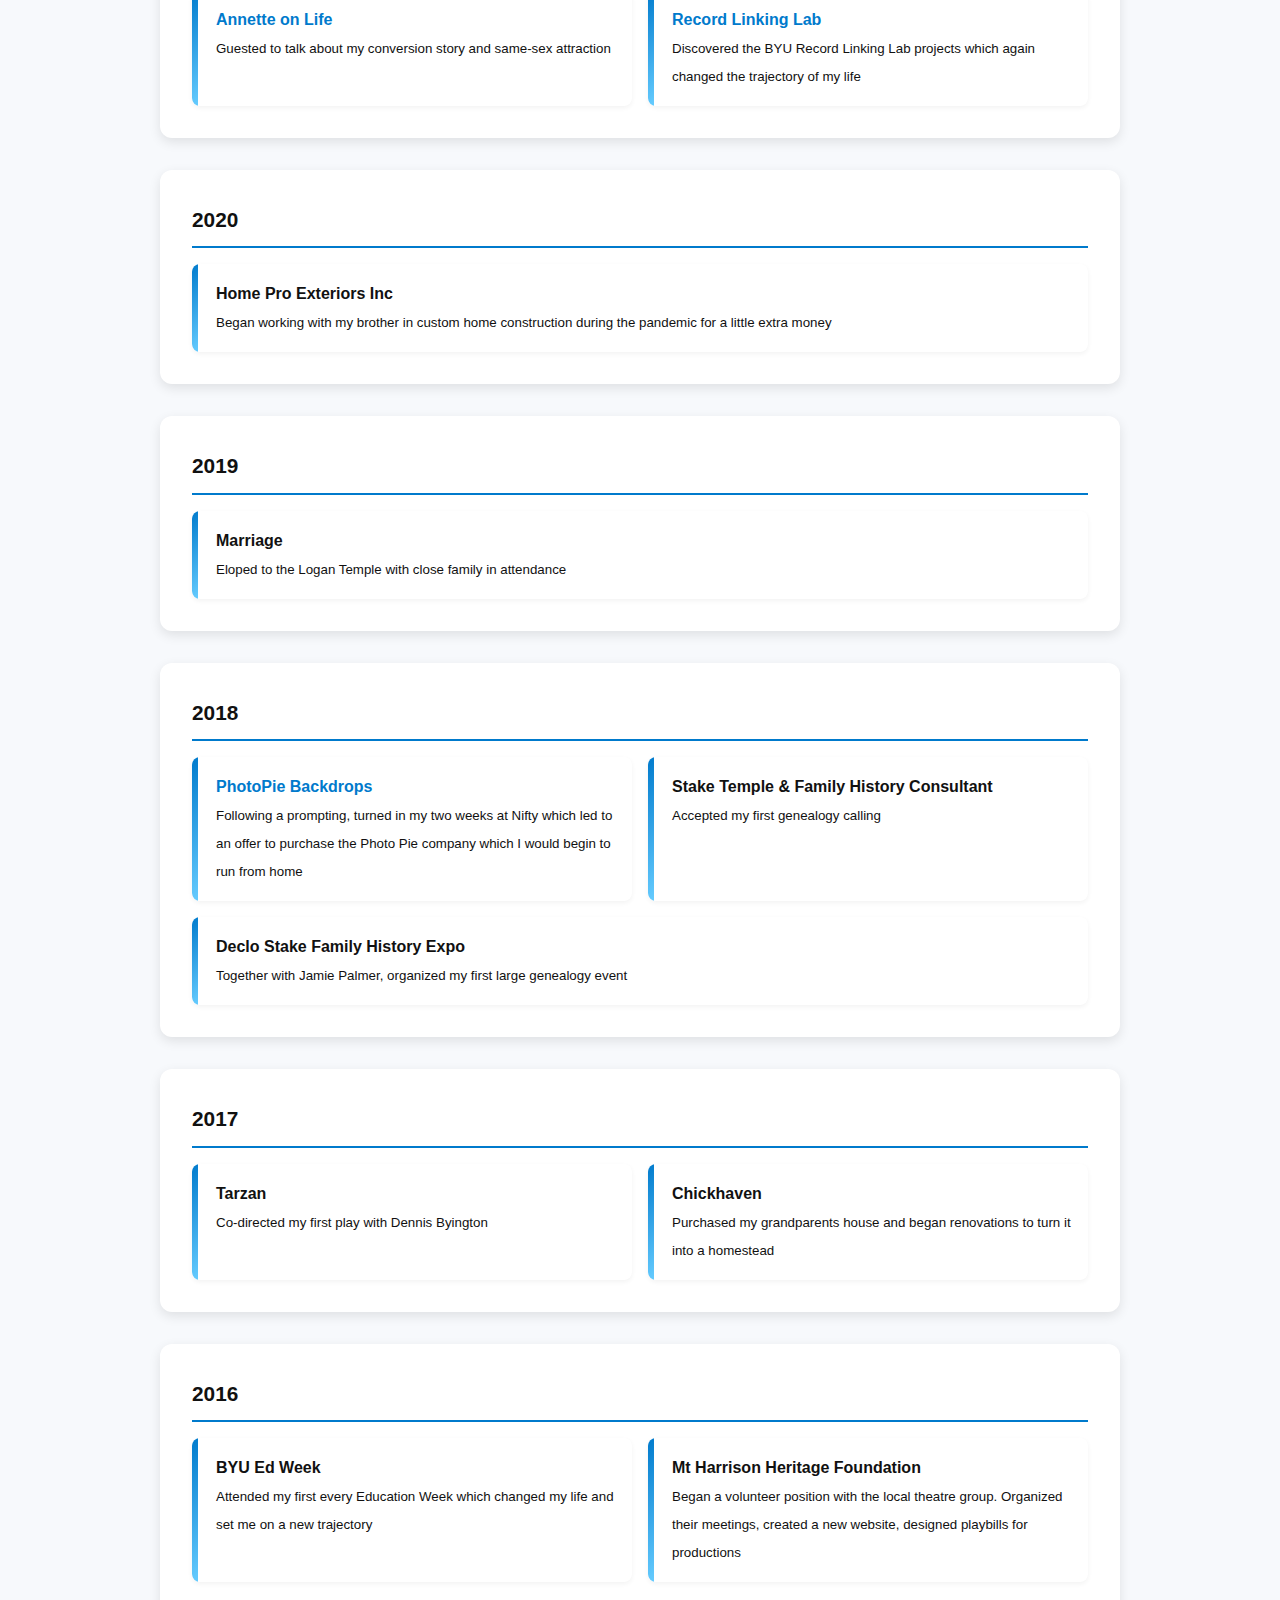
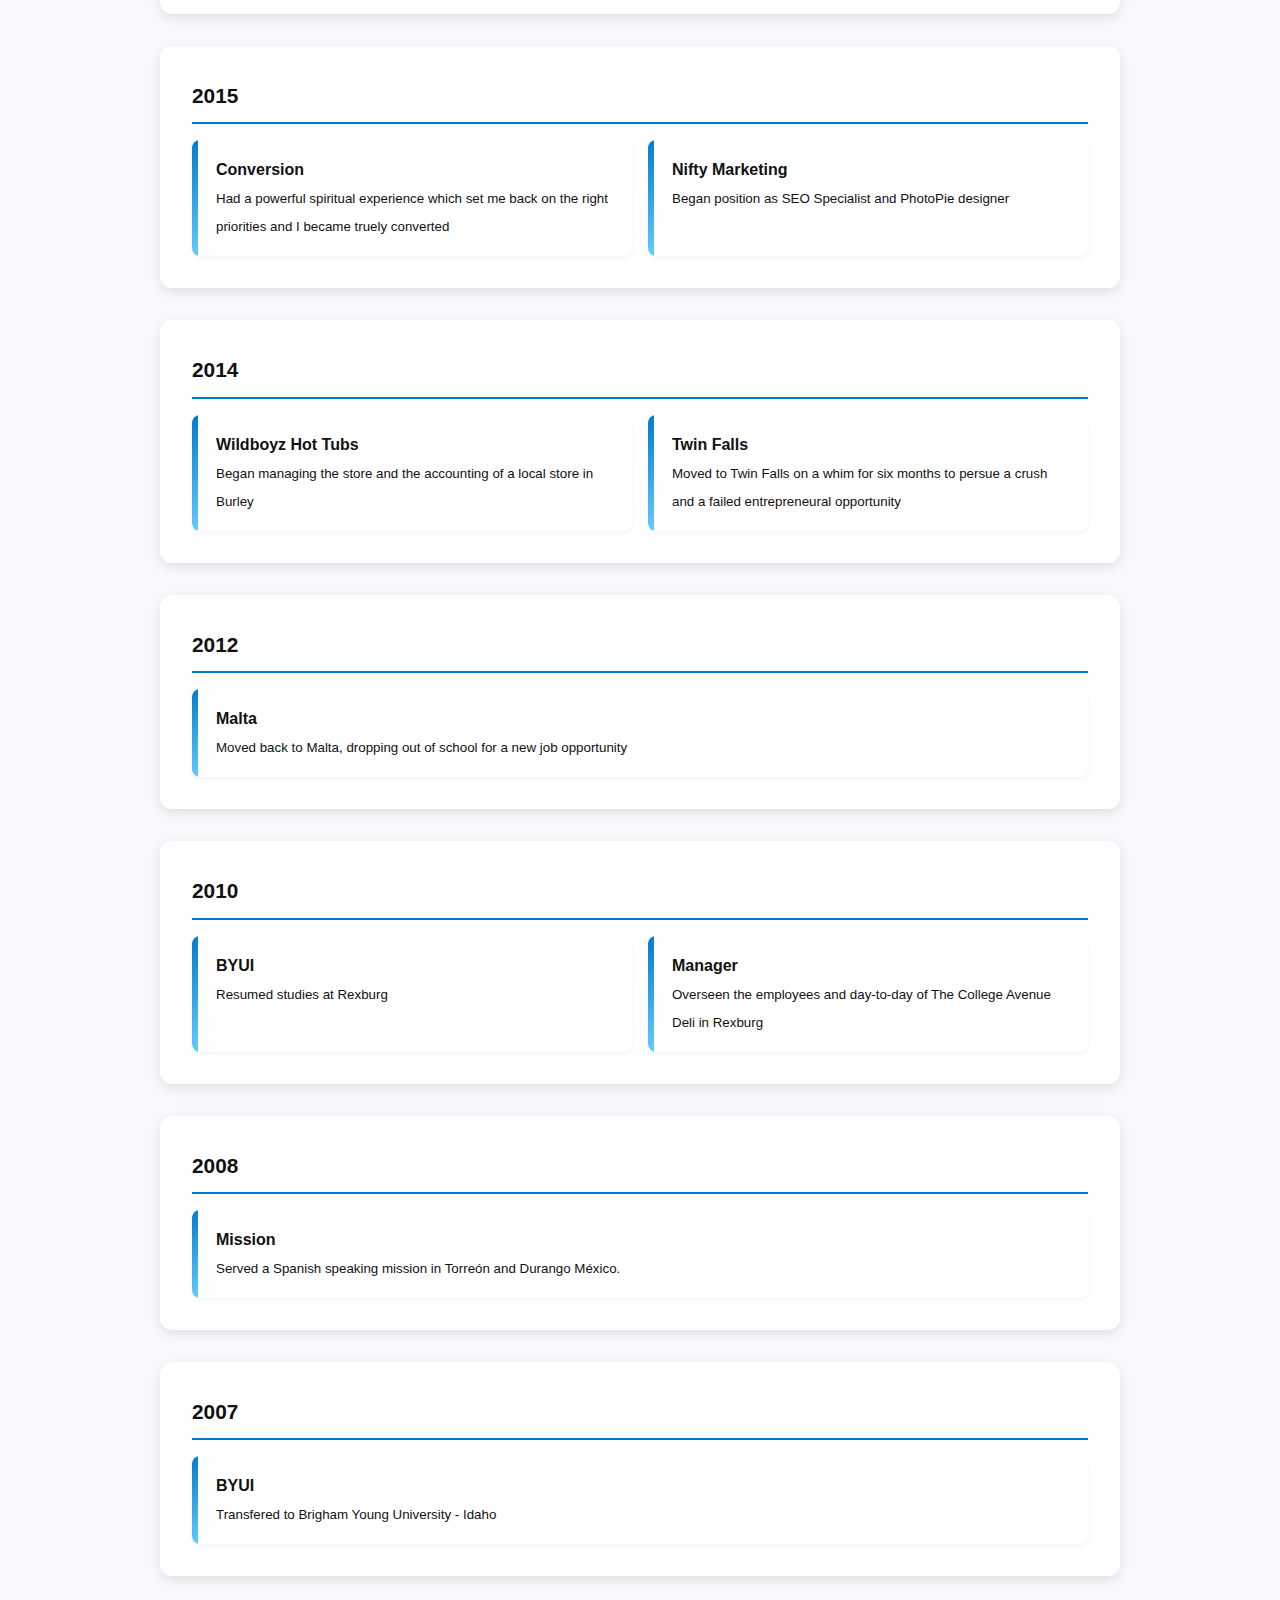
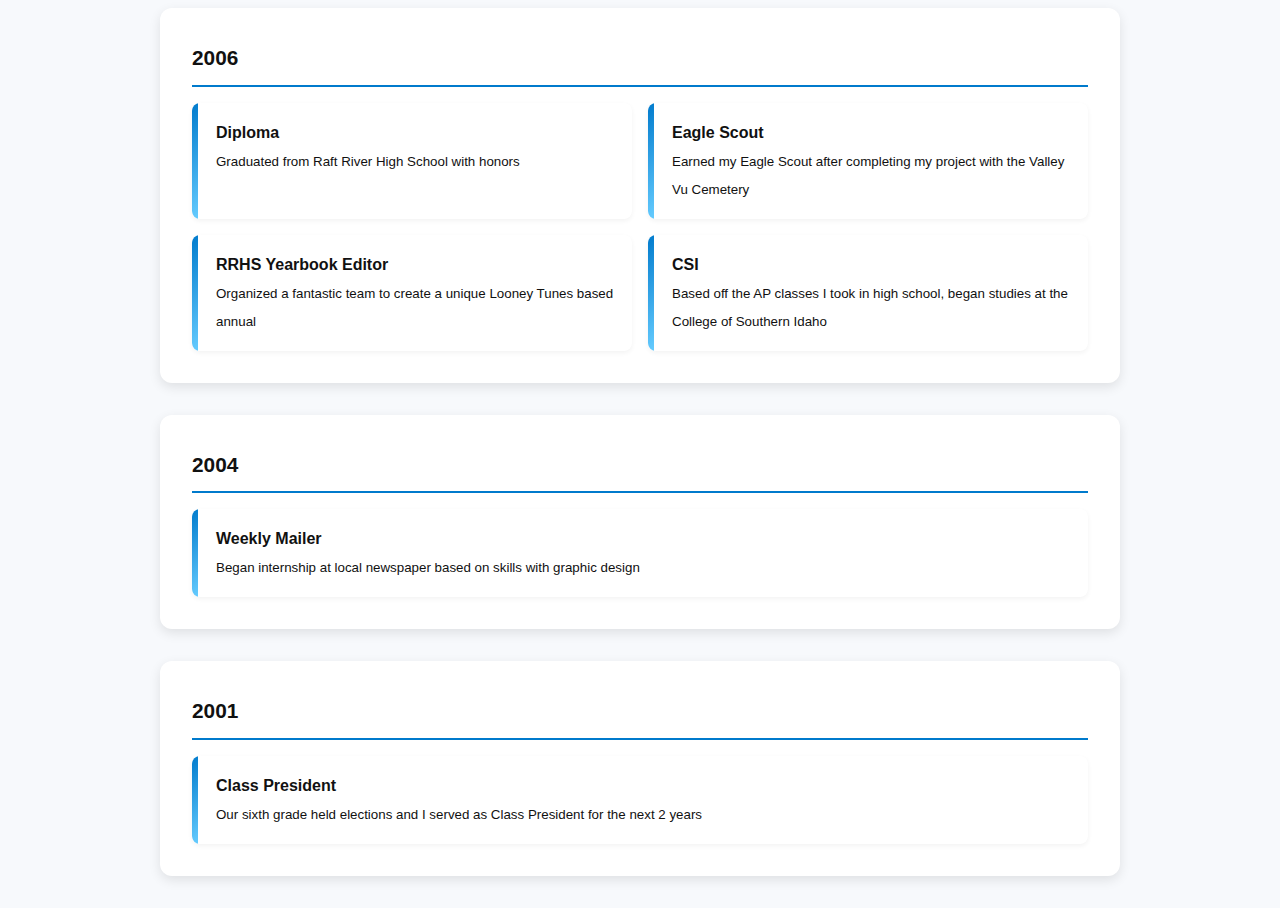
==== commit 5dfdbcf8: "image paths" ====
--- a/index.html
+++ b/index.html
@@ -10,13 +10,13 @@
 		<header>
 			<nav class="navbar">
 				<a href="index.html" class="nav-brand">
-					<img src="/images/cameronBriggsLogo.png" alt="logo" />
+					<img src="images/cameronBriggsLogo.png" alt="logo" />
 					<h1>Cameron Briggs</h1>
 				</a>
 				<button class="nav-toggle" aria-label="Toggle menu">&#9776;</button>
 				<ul class="nav-links">
-					<li><a href="#fun-facts">Fun Facts</a></li>
-					<li><a href="#timeline">Timeline</a></li>
+					<!-- <li><a href="#fun-facts">Fun Facts</a></li>
+					<li><a href="#timeline">Timeline</a></li> -->
 					<li><a href="about.html">About Me</a></li>
 					<li>
 						<button
@@ -32,17 +32,24 @@
 		</header>
 		<section id="intro">
 			<h2>Hi, I'm Cameron!</h2>
-			<p>
-				Welcome! I'm Cameron Briggs—a genealogist by heart, coder by trade,
-				graphic designer by passion, language enthusiast by curiosity, teacher
-				by vocation, and homesteader by lifestyle. Whether I'm uncovering family
-				histories, developing intuitive web applications, crafting visual
-				stories, exploring new languages, inspiring learners, or cultivating my
-				own little slice of heaven, I approach every project with creativity,
-				dedication, and a healthy dose of fun. Dive in to discover how my
-				diverse passions come together to create meaningful, engaging
-				experiences!
-			</p>
+			<div class="intro-wrapper">
+				<img
+					src="images/cameronHeadshot.jpeg"
+					alt="Cameron Briggs Headshot"
+					class="headshot"
+				/>
+				<p>
+					Welcome! I'm Cameron Briggs—a genealogist by heart, graphic designer
+					by trade, coder by passion, language enthusiast by curiosity, teacher
+					by drive, and homesteader by lifestyle. Whether I'm uncovering family
+					histories, developing intuitive web applications, crafting visual
+					stories, exploring new languages, inspiring learners, or cultivating
+					my own little slice of heaven, I approach every project with
+					creativity, dedication, and a healthy dose of fun. Dive in to discover
+					how my diverse passions come together to create meaningful, engaging
+					experiences!
+				</p>
+			</div>
 		</section>
 		<section id="fun-facts">
 			<h2>Random Fun Fact</h2>
--- a/style.css
+++ b/style.css
@@ -145,6 +145,23 @@
 	border-color: #66ccff;
 	box-shadow: 0 0 0 3px rgba(102, 204, 255, 0.2);
 	outline: none;
+}
+
+.intro-wrapper {
+	display: flex;
+	flex-direction: row;
+	align-items: center;
+	gap: 2rem;
+	flex-wrap: wrap;
+}
+
+.headshot {
+	width: 160px;
+	height: 160px;
+	border-radius: 50%;
+	object-fit: cover;
+	box-shadow: var(--card-shadow);
+	margin: auto;
 }
 
 /* Sections */
